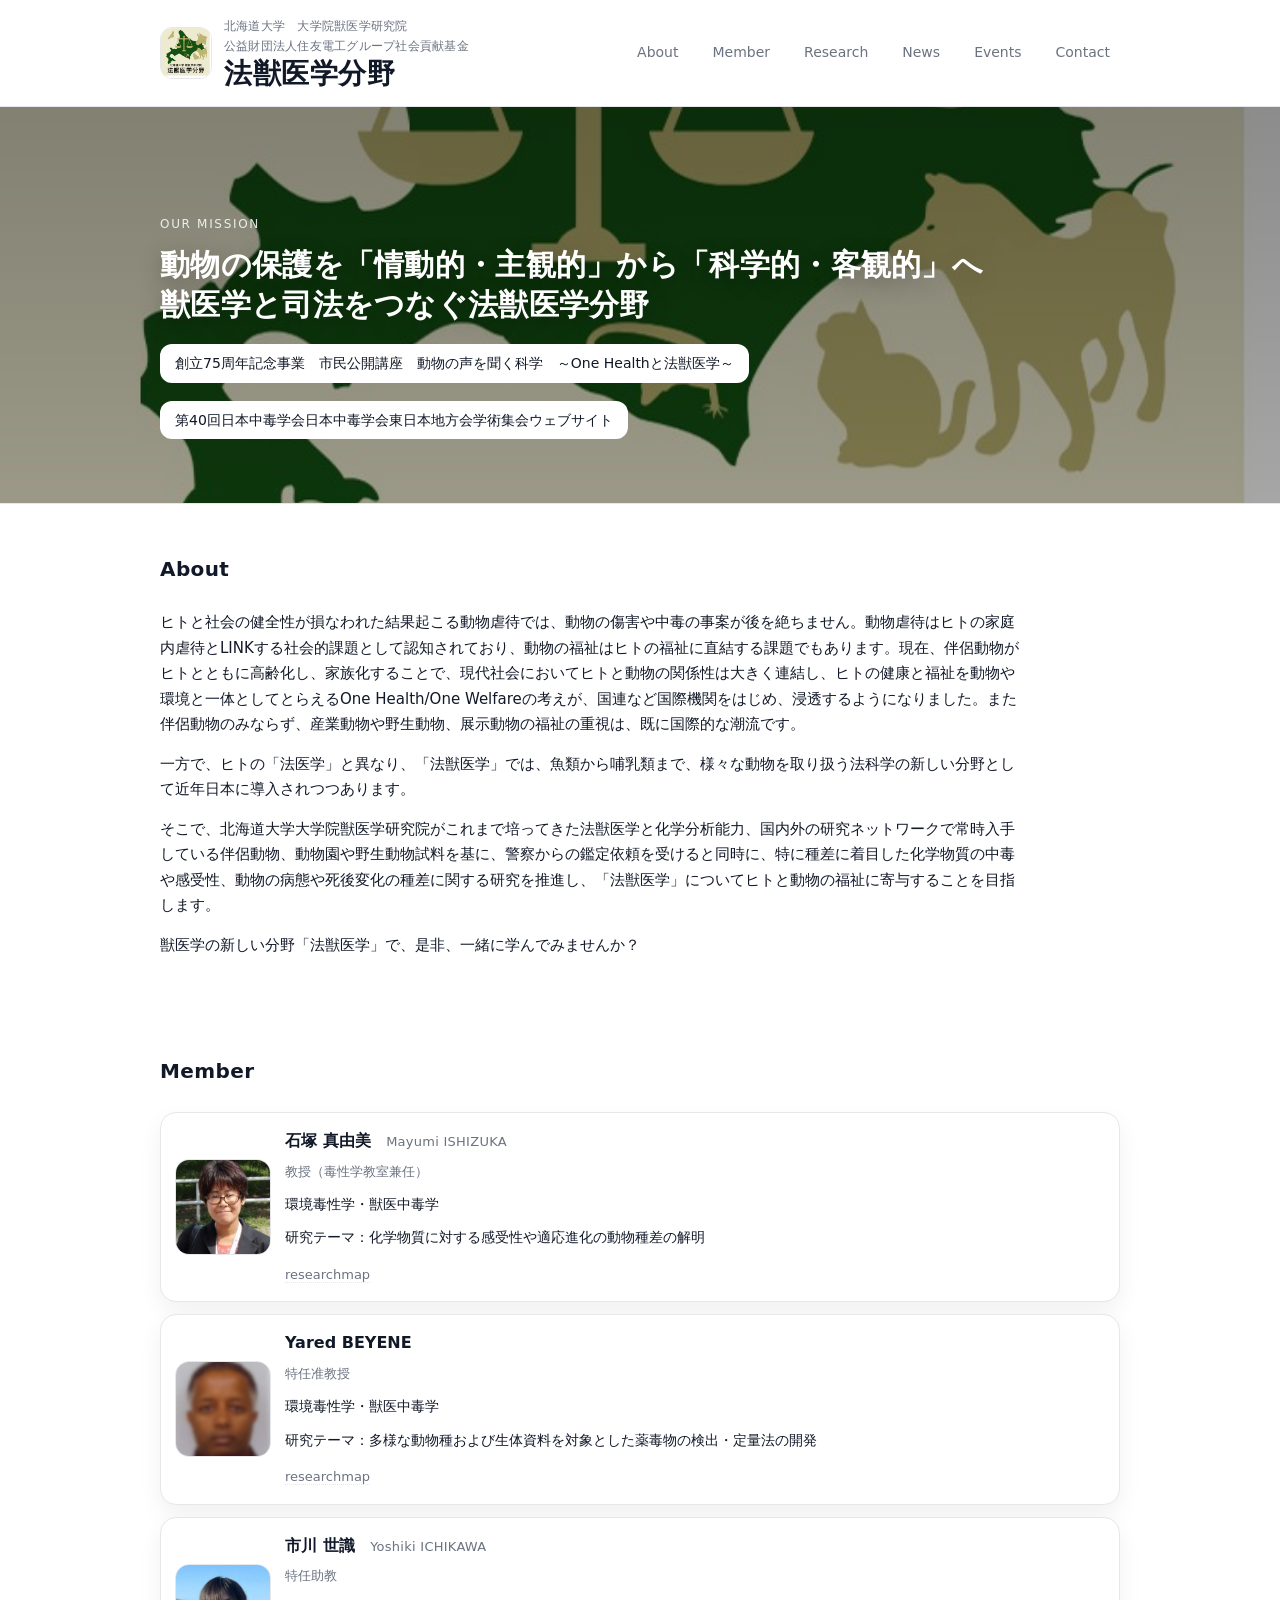
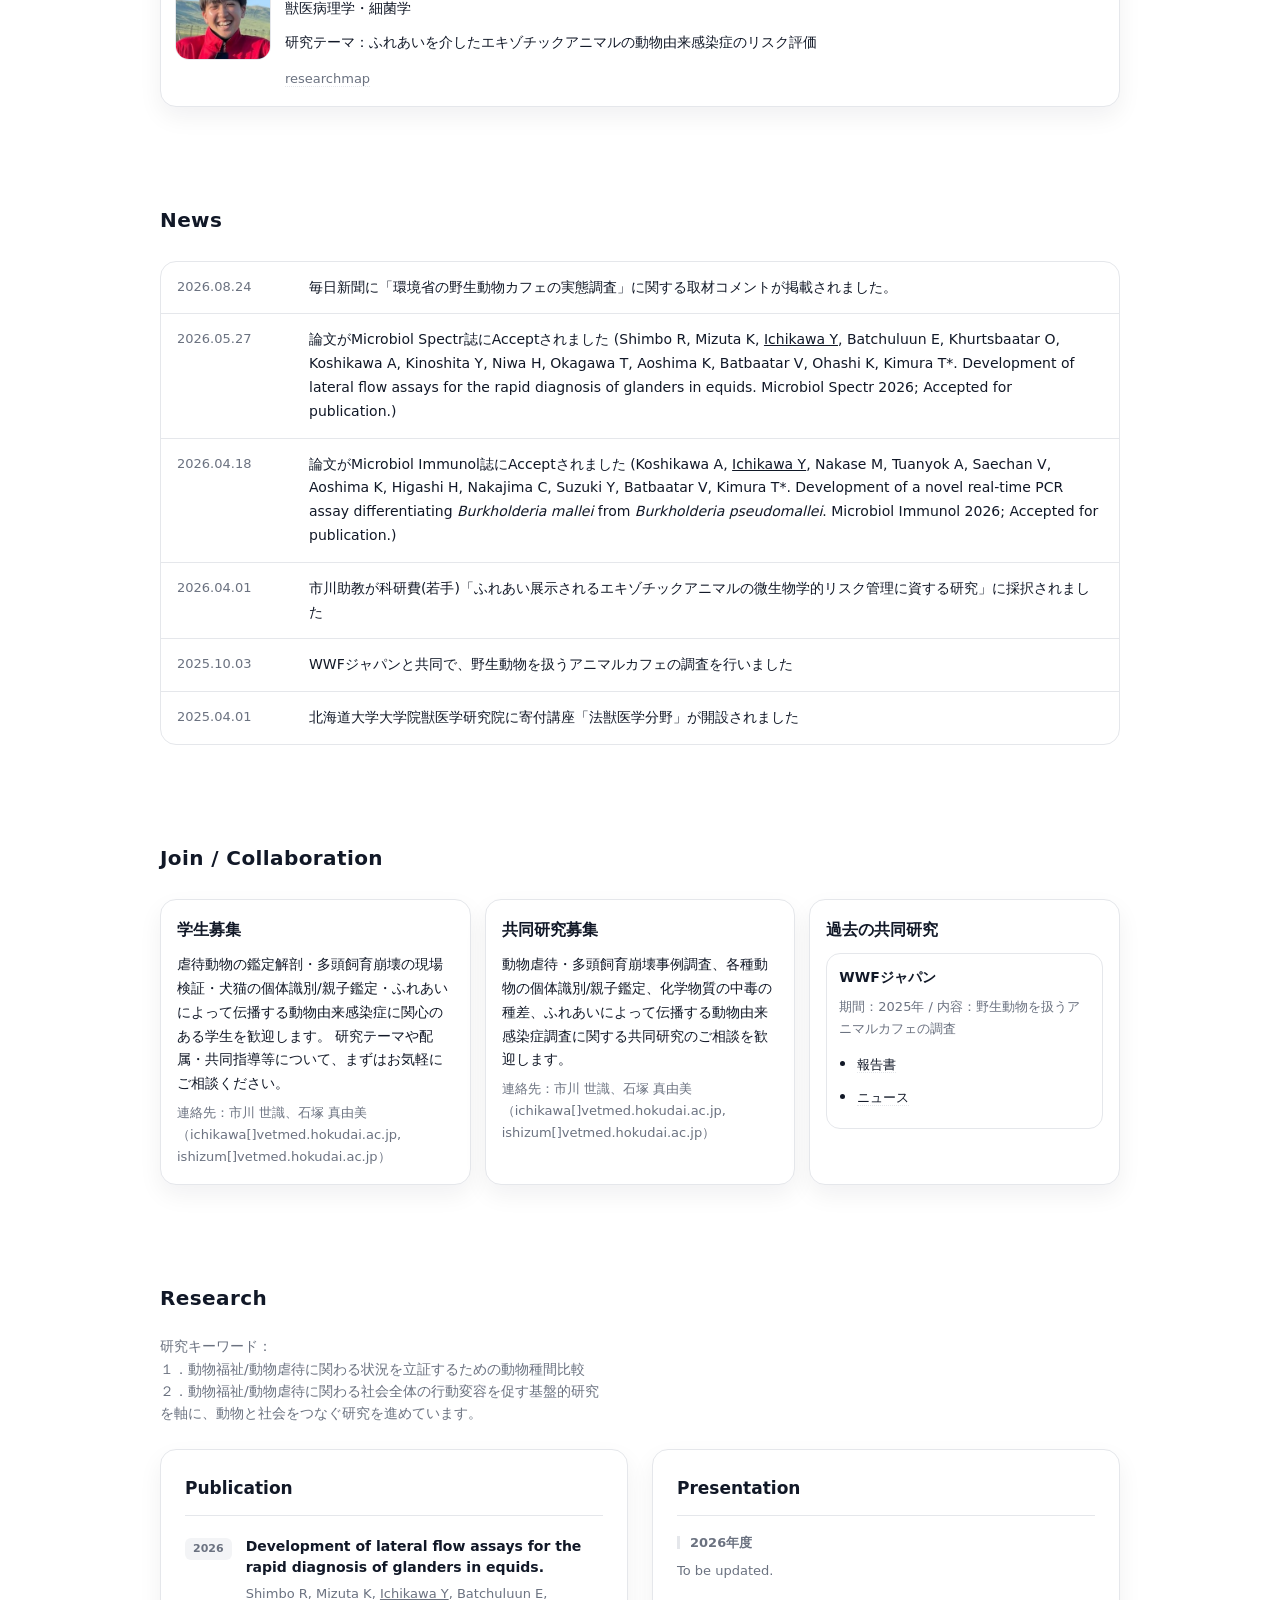
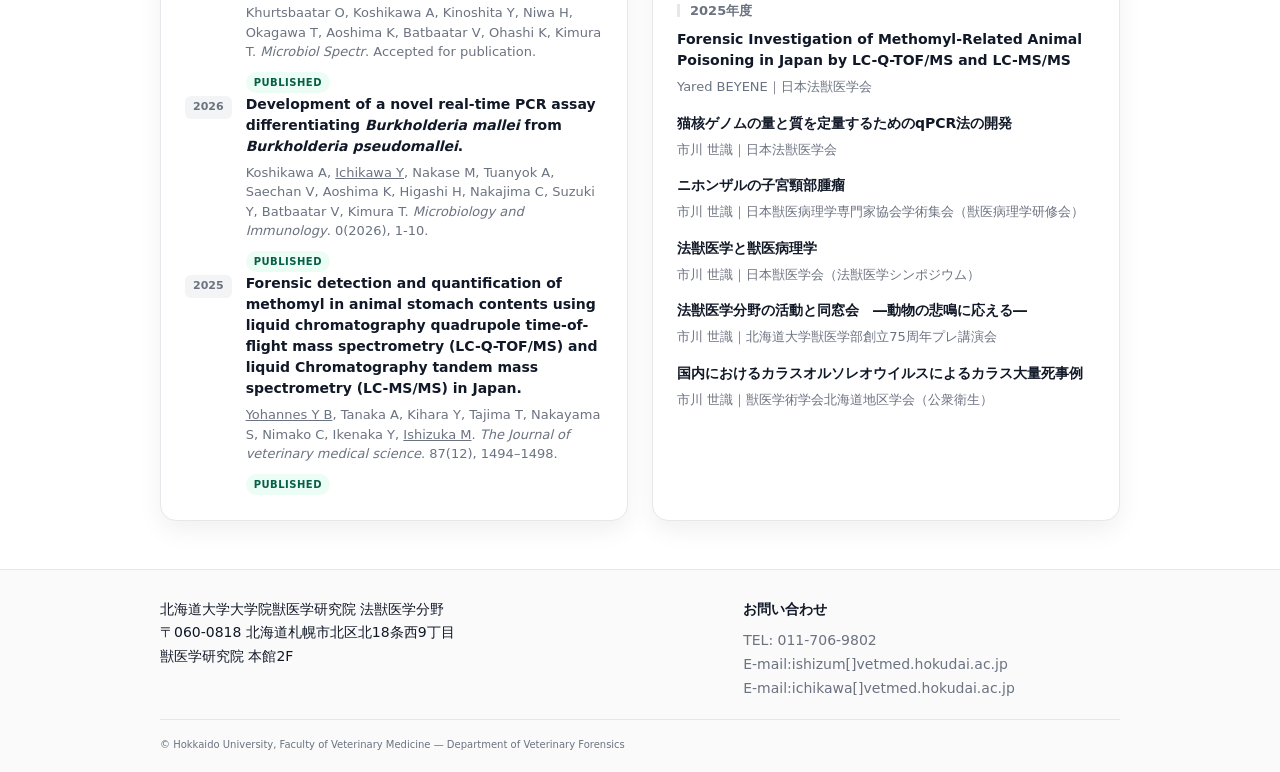
==== index.html @ 552aa936 "Update index.html" ====
<!doctype html>
<html lang="ja">

<head>
    <meta charset="utf-8" />
    <meta name="viewport" content="width=device-width, initial-scale=1" />

    <title>北海道大学 大学院獣医学研究院 法獣医学分野</title>
    <meta name="description" content="北海道大学 大学院獣医学研究院 公益財団法人住友電工グループ社会貢献基金 法獣医学分野の公式サイト。" />

    <!-- OGP (minimum) -->
    <meta property="og:type" content="website" />
    <meta property="og:title" content="北海道大学 大学院獣医学研究院 法獣医学分野" />
    <meta property="og:description" content="動物の保護を「情動的・主観的」から「科学的・客観的」へ。獣医学と司法をつなぐ法獣医学分野。" />
    <meta property="og:locale" content="ja_JP" />

    <link rel="canonical" href="https://www.vetmed.hokudai.ac.jp/" />
    <link rel="stylesheet" href="style.css" />
</head>

<body>
    <a class="skip-link" href="#main">本文へ</a>

    <header class="site-header">
        <div class="container header-inner">
            <div class="brand">
                <div class="brand-row">
                    <img class="brand-mark" src="assets/logo-square.png" alt="法獣医学分野 ロゴ" width="52" height="52"
                        loading="eager" />
                    <div class="brand-text">
                        <p class="brand-subtitle">北海道大学　大学院獣医学研究院</p>
                        <p class="brand-subtitle">公益財団法人住友電工グループ社会貢献基金</p>
                        <h1 class="brand-title">法獣医学分野</h1>
                    </div>
                </div>
            </div>

            <nav class="site-nav" aria-label="主要ナビゲーション">
                <a href="#about">About</a>
                <a href="#members">Member</a>
                <a href="#research">Research</a>
                <a href="#news">News</a>
                <a href="events.html">Events</a>
                <a href="#footer">Contact</a>
            </nav>
        </div>
    </header>

    <main id="main">
        <section id="about" class="section section-hero" aria-labelledby="about-title">
            <div class="container hero-inner">
                <div class="hero-copy">
                    <p class="hero-kicker">Our Mission</p>
                    <h2 id="about-title" class="hero-title">
                        動物の保護を「情動的・主観的」から「科学的・客観的」へ<br />
                        獣医学と司法をつなぐ法獣医学分野
                    </h2>
                    <div class="hero-actions">
                        <a href="events.html" class="btn btn-primary">創立75周年記念事業　市民公開講座　動物の声を聞く科学　～One Healthと法獣医学～</a>
                    </div>
                     <div class="hero-actions">
                        <a href="jsct-east40.html" class="btn btn-primary">第40回日本中毒学会日本中毒学会東日本地方会学術集会ウェブサイト</a>
                    </div>
                </div>
            </div>
        </section>

        <section id="about-detail" class="section" aria-labelledby="about-detail-title">
            <div class="container">
                <div class="section-head">
                    <h2 id="about-detail-title" class="section-title">About</h2>
                </div>

                <div class="prose">
                    <p>
                        ヒトと社会の健全性が損なわれた結果起こる動物虐待では、動物の傷害や中毒の事案が後を絶ちません。動物虐待はヒトの家庭内虐待とLINKする社会的課題として認知されており、動物の福祉はヒトの福祉に直結する課題でもあります。現在、伴侶動物がヒトとともに高齢化し、家族化することで、現代社会においてヒトと動物の関係性は大きく連結し、ヒトの健康と福祉を動物や環境と一体としてとらえるOne
                        Health/One Welfareの考えが、国連など国際機関をはじめ、浸透するようになりました。また伴侶動物のみならず、産業動物や野生動物、展示動物の福祉の重視は、既に国際的な潮流です。
                    </p>

                    <p>
                        一方で、ヒトの「法医学」と異なり、「法獣医学」では、魚類から哺乳類まで、様々な動物を取り扱う法科学の新しい分野として近年日本に導入されつつあります。
                    </p>

                    <p>
                        そこで、北海道大学大学院獣医学研究院がこれまで培ってきた法獣医学と化学分析能力、国内外の研究ネットワークで常時入手している伴侶動物、動物園や野生動物試料を基に、警察からの鑑定依頼を受けると同時に、特に種差に着目した化学物質の中毒や感受性、動物の病態や死後変化の種差に関する研究を推進し、「法獣医学」についてヒトと動物の福祉に寄与することを目指します。
                    </p>

                    <p>
                        獣医学の新しい分野「法獣医学」で、是非、一緒に学んでみませんか？
                    </p>
                </div>
            </div>
        </section>

        <section id="members" class="section" aria-labelledby="members-title">
            <div class="container">
                <div class="section-head">
                    <h2 id="members-title" class="section-title">Member</h2>
                </div>

                <ul class="member-list" role="list">
                    <li class="member-item">
                        <img class="member-photo" src="assets/ishizuka.jpg" alt="石塚 真由美" loading="lazy" />
                        <div class="member-info">
                            <h3 class="member-name">石塚 真由美 <span class="member-roman">Mayumi ISHIZUKA</span></h3>
                            <p class="member-role">教授（毒性学教室兼任）</p>
                            <p class="member-field">環境毒性学・獣医中毒学</p>
                            <p class="member-interest">研究テーマ：化学物質に対する感受性や適応進化の動物種差の解明
                            <p class="member-links">
                                <a class="member-link" href="https://researchmap.jp/zzzz" target="_blank"
                                    rel="noopener">researchmap</a>
                            </p>
                        </div>
                    </li>

                    <li class="member-item">
                        <img class="member-photo" src="assets/beyene.jpg" alt="Yared BEYENE" loading="lazy" />
                        <div class="member-info">
                            <h3 class="member-name">Yared BEYENE</h3>
                            <p class="member-role">特任准教授</p>
                            <p class="member-field">環境毒性学・獣医中毒学</p>
                            <p class="member-interest">研究テーマ：多様な動物種および生体資料を対象とした薬毒物の検出・定量法の開発
                            <p class="member-links">
                                <a class="member-link" href="https://researchmap.jp/yared/" target="_blank"
                                    rel="noopener">researchmap</a>
                            </p>
                        </div>
                    </li>

                    <li class="member-item">
                        <img class="member-photo" src="assets/ichikawa.jpg" alt="市川 世識" loading="lazy" />
                        <div class="member-info">
                            <h3 class="member-name">市川 世識 <span class="member-roman">Yoshiki ICHIKAWA</span></h3>
                            <p class="member-role">特任助教</p>
                            <p class="member-field">獣医病理学・細菌学</p>
                            <p class="member-interest">研究テーマ：ふれあいを介したエキゾチックアニマルの動物由来感染症のリスク評価
                            <p class="member-links">
                                <a class="member-link" href="https://researchmap.jp/theori-miso" target="_blank"
                                    rel="noopener">researchmap</a>
                            </p>
                        </div>
                    </li>
                </ul>
            </div>
        </section>

        <section id="news" class="section" aria-labelledby="news-title">
            <div class="container">
                <div class="section-head">
                    <h2 id="news-title" class="section-title">News</h2>
                </div>

                <ul class="news-list" role="list">
                    <li class="news-item">
                        <time class="news-date" datetime="2026-05-27">2026.08.24</time>
                        <a class="news-link" href="https://mainichi.jp/articles/20260824/k00/00m/040/119000c">
                            毎日新聞に「環境省の野生動物カフェの実態調査」に関する取材コメントが掲載されました。
                        </a>
                    </li>
                    <li class="news-item">
                        <time class="news-date" datetime="2026-05-27">2026.05.27</time>
                        <a class="news-link" href="https://journals.asm.org/doi/10.1128/spectrum.00154-26">
                            論文がMicrobiol Spectr誌にAcceptされました (Shimbo R, Mizuta K, <u>Ichikawa Y</u>, Batchuluun E,
                            Khurtsbaatar O, Koshikawa A, Kinoshita Y, Niwa H, Okagawa T, Aoshima K, Batbaatar V, Ohashi
                            K,
                            Kimura T*. Development of lateral flow assays for the rapid diagnosis of glanders in equids.
                            Microbiol Spectr 2026; Accepted for publication.)
                        </a>
                    </li>
                    <li class="news-item">
                        <time class="news-date" datetime="2026-04-18">2026.04.18</time>
                        <a class="news-link" href="https://onlinelibrary.wiley.com/doi/full/10.1111/1348-0421.70061">
                            論文がMicrobiol Immunol誌にAcceptされました (Koshikawa A, <u>Ichikawa Y</u>, Nakase M, Tuanyok A,
                            Saechan V, Aoshima K, Higashi H, Nakajima C, Suzuki Y, Batbaatar V, Kimura T*. Development
                            of a novel real-time PCR assay differentiating <i>Burkholderia mallei</i> from
                            <i>Burkholderia pseudomallei</i>. Microbiol Immunol 2026; Accepted for publication.)
                        </a>
                    </li>
                    <li class="news-item">
                        <time class="news-date" datetime="2026-04-01">2026.04.01</time>
                        <a class="news-link" href="https://kaken.nii.ac.jp/grant/KAKENHI-PROJECT-26K18187">
                            市川助教が科研費(若手)「ふれあい展示されるエキゾチックアニマルの微生物学的リスク管理に資する研究」に採択されました
                        </a>
                    </li>
                    <li class="news-item">
                        <time class="news-date" datetime="2025-10-03">2025.10.03</time>
                        <a class="news-link" href="https://www.wwf.or.jp/activities/lib/6068.html">
                            WWFジャパンと共同で、野生動物を扱うアニマルカフェの調査を行いました
                        </a>
                    </li>
                    <li class="news-item">
                        <time class="news-date" datetime="2025-04-01">2025.04.01</time>
                        <a class="news-link" href="https://sdgs.hokudai.ac.jp/13202/">
                            北海道大学大学院獣医学研究院に寄付講座「法獣医学分野」が開設されました
                        </a>
                    </li>
                </ul>
            </div>
        </section>

        <section id="join" class="section" aria-labelledby="join-title">
            <div class="container">
                <div class="section-head">
                    <h2 id="join-title" class="section-title">Join / Collaboration</h2>
                </div>

                <div class="card-grid">
                    <article class="card">
                        <h3 class="card-title">学生募集</h3>
                        <p class="card-body">
                            虐待動物の鑑定解剖・多頭飼育崩壊の現場検証・犬猫の個体識別/親子鑑定・ふれあいによって伝播する動物由来感染症に関心のある学生を歓迎します。
                            研究テーマや配属・共同指導等について、まずはお気軽にご相談ください。
                        </p>
                        <p class="card-meta">
                            連絡先：市川 世識、石塚 真由美（ichikawa[]vetmed.hokudai.ac.jp, ishizum[]vetmed.hokudai.ac.jp）
                        </p>
                    </article>

                    <article class="card">
                        <h3 class="card-title">共同研究募集</h3>
                        <p class="card-body">
                            動物虐待・多頭飼育崩壊事例調査、各種動物の個体識別/親子鑑定、化学物質の中毒の種差、ふれあいによって伝播する動物由来感染症調査に関する共同研究のご相談を歓迎します。
                        </p>
                        <p class="card-meta">
                            連絡先：市川 世識、石塚 真由美（ichikawa[]vetmed.hokudai.ac.jp, ishizum[]vetmed.hokudai.ac.jp）
                        </p>
                    </article>

                    <article class="card">
                        <h3 class="card-title">過去の共同研究</h3>
                        <div class="collab-list">
                            <article class="collab-item">
                                <h4 class="collab-partner">WWFジャパン</h4>
                                <p class="collab-meta">期間：2025年 / 内容：野生動物を扱うアニマルカフェの調査</p>
                                <ul class="collab-links">
                                    <li><a href="https://www.wwf.or.jp/activities/data/20251003animalcafe.pdf"
                                            target="_blank" rel="noopener">報告書</a></li>
                                    <li><a href="#" target="_blank" rel="noopener">ニュース</a></li>
                                </ul>
                            </article>
                        </div>
                    </article>
                </div>
            </div>
        </section>

        <section id="research" class="section" aria-labelledby="research-title">
            <div class="container">
                <div class="section-head">
                    <h2 id="research-title" class="section-title">Research</h2>
                    <p class="section-lead">
                        研究キーワード：<br />
                        １．動物福祉/動物虐待に関わる状況を立証するための動物種間比較<br />
                        ２．動物福祉/動物虐待に関わる社会全体の行動変容を促す基盤的研究<br />
                        を軸に、動物と社会をつなぐ研究を進めています。<br />
                    </p>
                </div>

                <div class="research-grid">
                    <section class="research-panel" aria-labelledby="publication-title">
                        <div class="research-panel-head">
                            <h3 id="publication-title" class="research-panel-title">Publication</h3>
                        </div>

                        <ol class="research-list">
                            <li class="research-item">
                                <span class="research-year">2026</span>
                                <div class="research-content">
                                    <p class="research-title">
                                        Development of lateral flow assays for the rapid diagnosis of glanders in
                                        equids.
                                    </p>
                                    <p class="research-meta">
                                        Shimbo R, Mizuta K, <u>Ichikawa Y</u>, Batchuluun E, Khurtsbaatar O, Koshikawa
                                        A,
                                        Kinoshita Y, Niwa H, Okagawa T, Aoshima K, Batbaatar V, Ohashi K, Kimura T.
                                        <i>Microbiol Spectr</i>. Accepted for publication.
                                    </p>
                                    <span class="research-tag">Published</span>
                                </div>
                            </li>
                        </ol>

                        <ol class="research-list">
                            <li class="research-item">
                                <span class="research-year">2026</span>
                                <div class="research-content">
                                    <p class="research-title">
                                        Development of a novel real-time PCR assay differentiating
                                        <i>Burkholderia mallei</i> from <i>Burkholderia pseudomallei</i>.
                                    </p>
                                    <p class="research-meta">
                                        Koshikawa A, <u>Ichikawa Y</u>, Nakase M, Tuanyok A, Saechan V, Aoshima K,
                                        Higashi H, Nakajima C, Suzuki Y, Batbaatar V, Kimura T.
                                        <i>Microbiology and Immunology</i>. 0(2026), 1-10.
                                    </p>
                                    <span class="research-tag">Published</span>
                                </div>
                            </li>
                        </ol>

                        <ol class="research-list">
                            <li class="research-item">
                                <span class="research-year">2025</span>
                                <div class="research-content">
                                    <p class="research-title">
                                        Forensic detection and quantification of methomyl
                                        in animal stomach contents using liquid chromatography
                                        quadrupole time-of-flight mass spectrometry (LC-Q-TOF/MS)
                                        and liquid Chromatography tandem mass spectrometry (LC-MS/MS)
                                        in Japan.
                                    </p>
                                    <p class="research-meta">
                                        <u>Yohannes Y B</u>, Tanaka A, Kihara Y, Tajima T, Nakayama S, Nimako C,
                                        Ikenaka Y, <u>Ishizuka M</u>.
                                        <i>The Journal of veterinary medical science</i>. 87(12), 1494–1498.
                                    </p>
                                    <span class="research-tag">Published</span>
                                </div>
                            </li>
                        </ol>
                    </section>

                    <section class="research-panel" aria-labelledby="presentation-title">
                        <div class="research-panel-head">
                            <h3 id="presentation-title" class="research-panel-title">Presentation</h3>
                        </div>

                        <div class="presentation-year-block">
                            <h4 class="presentation-year">2026年度</h4>
                            <p class="research-meta">To be updated.</p>
                        </div>

                        <div class="presentation-year-block">
                            <h4 class="presentation-year">2025年度</h4>

                            <ul class="research-list presentation-list">

                                <li class="research-item presentation-item">
                                    <div class="research-content">
                                        <p class="research-title">Forensic Investigation of Methomyl-Related Animal
                                            Poisoning in Japan by LC-Q-TOF/MS and LC-MS/MS</p>
                                        <p class="research-meta">Yared BEYENE｜日本法獣医学会</p>
                                    </div>
                                </li>

                                <li class="research-item presentation-item">
                                    <div class="research-content">
                                        <p class="research-title">猫核ゲノムの量と質を定量するためのqPCR法の開発</p>
                                        <p class="research-meta">市川 世識｜日本法獣医学会</p>
                                    </div>
                                </li>

                                <li class="research-item presentation-item">
                                    <div class="research-content">
                                        <p class="research-title">ニホンザルの子宮頸部腫瘤</p>
                                        <p class="research-meta">市川 世識｜日本獣医病理学専門家協会学術集会（獣医病理学研修会）</p>
                                    </div>
                                </li>

                                <li class="research-item presentation-item">
                                    <div class="research-content">
                                        <p class="research-title">法獣医学と獣医病理学</p>
                                        <p class="research-meta">市川 世識｜日本獣医学会（法獣医学シンポジウム）</p>
                                    </div>
                                </li>

                                <li class="research-item presentation-item">
                                    <div class="research-content">
                                        <p class="research-title">法獣医学分野の活動と同窓会　―動物の悲鳴に応える―</p>
                                        <p class="research-meta">市川 世識｜北海道大学獣医学部創立75周年プレ講演会</p>
                                    </div>
                                </li>

                                <li class="research-item presentation-item">
                                    <div class="research-content">
                                        <p class="research-title">国内におけるカラスオルソレオウイルスによるカラス大量死事例</p>
                                        <p class="research-meta">市川 世識｜獣医学術学会北海道地区学会（公衆衛生）</p>
                                    </div>
                                </li>
                            </ul>
                        </div>
                    </section>
                </div>
            </div>
        </section>
    </main>

    <footer id="footer" class="site-footer">
        <div class="container footer-inner">
            <div class="footer-block">
                <address class="footer-address">
                    北海道大学大学院獣医学研究院 法獣医学分野<br />
                    〒060-0818 北海道札幌市北区北18条西9丁目<br />
                    獣医学研究院 本館2F
                </address>
            </div>

            <div class="footer-block">
                <h2 class="footer-title">お問い合わせ</h2>
                <p class="footer-muted">TEL: 011-706-9802</p>
                <p class="footer-muted">E-mail:ishizum[]vetmed.hokudai.ac.jp</p>
                <p class="footer-muted">E-mail:ichikawa[]vetmed.hokudai.ac.jp</p>
            </div>
        </div>

        <div class="container footer-bottom">
            <small>© Hokkaido University, Faculty of Veterinary Medicine — Department of Veterinary Forensics</small>
        </div>
    </footer>
</body>

</html>
---- style.css ----
:root {
    --bg: #ffffff;
    --text: #111827;
    --muted: #6b7280;
    --line: #e5e7eb;
    --card: #ffffff;
    --shadow: 0 10px 24px rgba(17, 24, 39, 0.06);
    --radius: 16px;
    --container: 960px;
}

* {
    box-sizing: border-box;
}

html {
    scroll-behavior: smooth;
}

body {
    margin: 0;
    background: var(--bg);
    color: var(--text);
    font-family: system-ui, -apple-system, "Segoe UI", Roboto, "Noto Sans JP",
        "Hiragino Sans", "Yu Gothic", "Meiryo", sans-serif;
    line-height: 1.7;
}

a {
    color: inherit;
    text-decoration: none;
}

a:hover {
    text-decoration: underline;
}

.container {
    width: min(var(--container), calc(100% - 32px));
    margin-inline: auto;
}

.skip-link {
    position: absolute;
    left: -999px;
    top: 8px;
    padding: 8px 12px;
    background: #111827;
    color: #fff;
    border-radius: 10px;
}

.skip-link:focus {
    left: 16px;
    z-index: 1000;
}

.site-header {
    border-bottom: 1px solid var(--line);
    background: rgba(255, 255, 255, 0.9);
    backdrop-filter: blur(8px);
    position: sticky;
    top: 0;
    z-index: 100;
}

.header-inner {
    display: flex;
    align-items: center;
    justify-content: space-between;
    gap: 16px;
    padding: 16px 0;
}

.brand {
    min-width: 0;
}

.brand-subtitle {
    margin: 0;
    font-size: 12px;
    color: var(--muted);
    letter-spacing: 0.02em;
    white-space: nowrap;
    overflow: hidden;
    text-overflow: ellipsis;
}

.brand-row {
    display: flex;
    align-items: center;
    gap: 12px;
}

.brand-text {
    min-width: 0;
}

.brand-mark {
    width: 52px;
    height: 52px;
    border-radius: 12px;
    object-fit: cover;
    border: 1px solid var(--line);
    background: #f3f4f6;
    flex: 0 0 auto;
}

.brand-title {
    margin: 0;
    font-size: 28px;
    letter-spacing: 0.02em;
    line-height: 1.2;
}

.site-nav {
    display: flex;
    gap: 14px;
    flex-wrap: wrap;
    justify-content: flex-end;
}

.site-nav a {
    font-size: 14px;
    color: var(--muted);
    padding: 8px 10px;
    border-radius: 10px;
}

.site-nav a:hover {
    color: var(--text);
    background: #f9fafb;
    text-decoration: none;
}

.section {
    padding: 48px 0;
}

.section-hero {
    padding: 72px 0 64px;
    border-bottom: 1px solid var(--line);
    background:
        linear-gradient(180deg, rgba(0, 0, 0, 0.45) 0%, rgba(0, 0, 0, 0.35) 100%),
        url("assets/hero.jpg");
    background-size: cover;
    background-position: center;
}

.hero-inner {
    display: flex;
    align-items: flex-end;
    min-height: 260px;
}

.hero-copy {
    max-width: 860px;
}

.hero-kicker {
    margin: 0 0 10px;
    font-size: 12px;
    letter-spacing: 0.14em;
    text-transform: uppercase;
    color: rgba(255, 255, 255, 0.85);
}

.hero-title {
    margin: 0;
    font-size: 30px;
    line-height: 1.35;
    letter-spacing: 0.01em;
    color: #ffffff;
    text-shadow: 0 6px 22px rgba(0, 0, 0, 0.25);
}

.hero-actions {
    margin-top: 18px;
    display: flex;
    gap: 10px;
    flex-wrap: wrap;
}

.btn {
    display: inline-block;
    padding: 10px 14px;
    border-radius: 12px;
    border: 1px solid var(--line);
    font-size: 14px;
    line-height: 1.2;
    text-decoration: none;
}

.btn:hover {
    text-decoration: none;
}

.btn-primary {
    background: #ffffff;
    color: var(--text);
    border-color: rgba(255, 255, 255, 0.75);
}

.btn-primary:hover {
    filter: brightness(0.98);
}

.btn-ghost {
    background: rgba(255, 255, 255, 0.10);
    color: #ffffff;
    border-color: rgba(255, 255, 255, 0.45);
}

.btn-ghost:hover {
    background: rgba(255, 255, 255, 0.16);
}

.section-head {
    display: flex;
    align-items: baseline;
    justify-content: space-between;
    gap: 12px;
    margin-bottom: 24px;
    flex-wrap: wrap;
}

.section-title {
    margin: 0;
    font-size: 20px;
    letter-spacing: 0.02em;
}

.section-lead {
    flex: 0 0 100%;
    margin: 8px 0 0;
    font-size: 14px;
    color: var(--muted);
    line-height: 1.6;
}

.card-grid {
    display: grid;
    grid-template-columns: repeat(3, 1fr);
    gap: 14px;
}

.card {
    background: var(--card);
    border: 1px solid var(--line);
    border-radius: var(--radius);
    padding: 16px 16px;
    box-shadow: var(--shadow);
}

.card-title {
    margin: 0;
    font-size: 16px;
}

.card-meta {
    margin: 6px 0 0;
    font-size: 13px;
    color: var(--muted);
}

.card-body {
    margin: 10px 0 0;
    font-size: 14px;
}

.collab-list {
    margin-top: 10px;
    display: grid;
    gap: 12px;
}

.collab-item {
    border: 1px solid var(--line);
    border-radius: 14px;
    padding: 12px 12px;
    background: #ffffff;
}

.collab-partner {
    margin: 0;
    font-size: 14px;
}

.collab-meta {
    margin: 6px 0 0;
    font-size: 13px;
    color: var(--muted);
}

.collab-links {
    margin: 10px 0 0;
    padding-left: 18px;
}

.collab-links li {
    margin: 6px 0;
}

.collab-links a {
    font-size: 13px;
    color: var(--text);
    text-decoration: none;
    border-bottom: 1px dotted var(--line);
}

.collab-links a:hover {
    border-bottom-color: var(--text);
}

.member-list {
    margin: 0;
    padding: 0;
    list-style: none;
    display: grid;
    gap: 12px;
}

.member-item {
    display: grid;
    grid-template-columns: 96px 1fr;
    gap: 14px;
    align-items: center;
    background: #fff;
    border: 1px solid var(--line);
    border-radius: var(--radius);
    padding: 14px 14px;
    box-shadow: var(--shadow);
}

.member-photo {
    width: 96px;
    height: 96px;
    border-radius: 14px;
    object-fit: cover;
    border: 1px solid var(--line);
    background: #f3f4f6;
}

.member-name {
    margin: 0;
    font-size: 16px;
}

.member-role {
    margin: 6px 0 0;
    font-size: 13px;
    color: var(--muted);
}

.member-field {
    margin: 10px 0 0;
    font-size: 14px;
}

.member-interest {
    margin: 10px 0 0;
    font-size: 14px;
}

.member-roman {
    margin-left: 10px;
    font-size: 13px;
    color: var(--muted);
    font-weight: 500;
    letter-spacing: 0.02em;
    white-space: nowrap;
}

.member-links {
    margin: 10px 0 0;
}

.member-link {
    font-size: 13px;
    color: var(--muted);
    text-decoration: none;
    border-bottom: 1px dotted var(--line);
}

.member-link:hover {
    color: var(--text);
    border-bottom-color: var(--text);
}

.news-list {
    margin: 0;
    padding: 0;
    list-style: none;
    border: 1px solid var(--line);
    border-radius: var(--radius);
    overflow: hidden;
    background: #fff;
}

.news-item {
    display: grid;
    grid-template-columns: 120px 1fr;
    gap: 12px;
    padding: 14px 16px;
    border-top: 1px solid var(--line);
}

.news-item:first-child {
    border-top: none;
}

.news-item:first-child {
    border-top: none;
}

.news-item:first-child {
    border-top: none;
}

.news-date {
    font-variant-numeric: tabular-nums;
    color: var(--muted);
    font-size: 13px;
}

.news-link {
    font-size: 14px;
    color: var(--text);
    text-decoration: none;
}

.news-link:hover {
    text-decoration: underline;
}

.prose {
    max-width: 860px;
}

.prose p {
    margin: 0 0 14px;
    font-size: 15px;
}

.prose p:last-child {
    margin-bottom: 0;
}

.bullet-list {
    margin: 10px 0 0;
    padding-left: 18px;
}

.bullet-list li {
    margin: 6px 0;
}

.placeholder {
    border: 1px dashed var(--line);
    border-radius: var(--radius);
    padding: 18px 16px;
    background: #fff;
}

.placeholder-text {
    margin: 0;
    color: var(--muted);
}

/* Research Section */
.research-grid {
    display: grid;
    grid-template-columns: 1fr 1fr;
    gap: 24px;
}

.research-panel {
    background: var(--card);
    border: 1px solid var(--line);
    border-radius: var(--radius);
    padding: 24px;
    box-shadow: var(--shadow);
    display: flex;
    flex-direction: column;
    transition: transform 0.2s ease, box-shadow 0.2s ease;
}

.research-panel:hover {
    transform: translateY(-2px);
    box-shadow: 0 12px 28px rgba(17, 24, 39, 0.08);
}

.research-panel-head {
    margin-bottom: 20px;
    padding-bottom: 12px;
    border-bottom: 1px solid var(--line);
}

.research-panel-title {
    margin: 0;
    font-size: 17px;
    font-weight: 600;
}

.research-list {
    margin: 0;
    padding: 0;
    list-style: none;
}

.research-item {
    display: flex;
    gap: 14px;
    margin-bottom: 20px;
}

.research-item:last-child {
    margin-bottom: 0;
}

.research-year {
    flex: 0 0 auto;
    font-size: 11px;
    font-weight: 700;
    background: #f3f4f6;
    color: var(--muted);
    padding: 2px 8px;
    border-radius: 6px;
    height: fit-content;
    font-variant-numeric: tabular-nums;
    margin-top: 2px;
}

.research-content {
    min-width: 0;
}

.research-title {
    margin: 0;
    font-size: 14px;
    font-weight: 600;
    line-height: 1.5;
}

.research-meta {
    margin: 6px 0 0;
    font-size: 13px;
    color: var(--muted);
    line-height: 1.5;
}

.research-tag {
    display: inline-block;
    margin-top: 10px;
    font-size: 10px;
    font-weight: 700;
    background: #ecfdf5;
    color: #065f46;
    padding: 2px 8px;
    border-radius: 9999px;
    text-transform: uppercase;
    letter-spacing: 0.05em;
}

.research-empty {
    padding: 32px 0;
    text-align: center;
    color: var(--muted);
    font-size: 14px;
    font-style: italic;
}

.presentation-year-block {
    margin-bottom: 24px;
}

.presentation-year-block:last-child {
    margin-bottom: 0;
}

.presentation-year {
    margin: 0 0 12px;
    font-size: 13px;
    font-weight: 700;
    color: var(--muted);
    border-left: 3px solid var(--line);
    padding-left: 10px;
    line-height: 1;
}

.presentation-list {
    display: grid;
    gap: 16px;
}

.presentation-item {
    margin-bottom: 0 !important;
}

.presentation-item .research-title {
    font-weight: 600;
    font-size: 14px;
}

.site-footer {
    border-top: 1px solid var(--line);
    background: #fafafa;
    padding: 28px 0 18px;
}

.footer-inner {
    display: grid;
    grid-template-columns: 1.2fr 0.8fr;
    gap: 18px;
    align-items: start;
}

.footer-title {
    margin: 0 0 8px;
    font-size: 14px;
}

.footer-address {
    font-style: normal;
    color: var(--text);
    font-size: 14px;
}

.footer-muted {
    margin: 0;
    color: var(--muted);
    font-size: 14px;
}

.footer-bottom {
    margin-top: 18px;
    padding-top: 14px;
    border-top: 1px solid var(--line);
    color: var(--muted);
    font-size: 12px;
}

/* Responsive */
@media (max-width: 860px) {
    .header-inner {
        flex-direction: column;
        align-items: flex-start;
    }

    .brand-row {
        align-items: flex-start;
    }

    .brand-mark {
        width: 44px;
        height: 44px;
        border-radius: 10px;
    }

    .site-nav {
        justify-content: flex-start;
    }

    .card-grid {
        grid-template-columns: 1fr;
    }

    .research-grid {
        grid-template-columns: 1fr;
        gap: 16px;
    }

    .member-item {
        grid-template-columns: 80px 1fr;
    }

    .member-photo {
        width: 80px;
        height: 80px;
        border-radius: 12px;
    }

    .member-roman {
        display: block;
        margin-left: 0;
        margin-top: 4px;
        white-space: normal;
    }

    .footer-inner {
        grid-template-columns: 1fr;
    }

    .news-item {
        grid-template-columns: 1fr;
    }

    .brand-subtitle {
        white-space: normal;
        overflow: visible;
        text-overflow: clip;
    }

    .hero-actions {
        gap: 8px;
    }

    .btn {
        width: auto;
    }
}

/* ==========================================================================
   Events / Public Lectures Page
   ========================================================================== */

.events-hero {
    padding: 64px 0 32px;
    background: #fafafa;
    border-bottom: 1px solid var(--line);
}

.event-grid {
    display: grid;
    grid-template-columns: repeat(2, 1fr);
    gap: 24px;
    margin-top: 32px;
}

.event-card {
    background: var(--card);
    border: 1px solid var(--line);
    border-radius: var(--radius);
    padding: 24px;
    box-shadow: var(--shadow);
    display: flex;
    flex-direction: column;
    height: 100%;
}

.poster-frame {
    background: #f9fafb;
    border: 1px solid var(--line);
    border-radius: calc(var(--radius) - 4px);
    padding: 16px;
    display: flex;
    justify-content: center;
    align-items: center;
    margin-bottom: 20px;
}

.poster-image {
    max-width: 100%;
    height: auto;
    border-radius: 4px;
    box-shadow: 0 4px 12px rgba(17, 24, 39, 0.08);
    transition: transform 0.2s ease, box-shadow 0.2s ease;
}

.event-card:hover .poster-image {
    transform: translateY(-2px);
    box-shadow: 0 6px 18px rgba(17, 24, 39, 0.12);
}

.event-card-title {
    margin: 0 0 12px;
    font-size: 18px;
    font-weight: 600;
    line-height: 1.4;
}

.event-meta {
    margin: 0 0 20px;
    font-size: 14px;
    border-top: 1px solid var(--line);
}

.event-meta-row {
    display: grid;
    grid-template-columns: 80px 1fr;
    padding: 10px 0;
    border-bottom: 1px solid var(--line);
    align-items: baseline;
}

.event-meta dt {
    font-weight: 600;
    color: var(--muted);
}

.event-meta dd {
    margin: 0;
    color: var(--text);
    line-height: 1.6;
}

.event-actions {
    margin-top: auto;
    display: flex;
    gap: 12px;
}

.btn-outline {
    background: transparent;
    color: var(--text);
    border: 1px solid var(--muted);
    transition: all 0.2s ease;
    display: inline-flex;
    align-items: center;
    justify-content: center;
    width: 100%;
    text-align: center;
    font-weight: 500;
}

.btn-outline:hover {
    background: var(--text);
    color: #ffffff;
    border-color: var(--text);
}

/* Responsive adjustment for events grid */
@media (max-width: 860px) {
    .events-hero {
        padding: 48px 0 24px;
    }
    
    .event-grid {
        grid-template-columns: 1fr;
        gap: 20px;
    }
    
    .event-card {
        padding: 16px;
    }
    
    .poster-frame {
        padding: 12px;
        margin-bottom: 16px;
    }
}
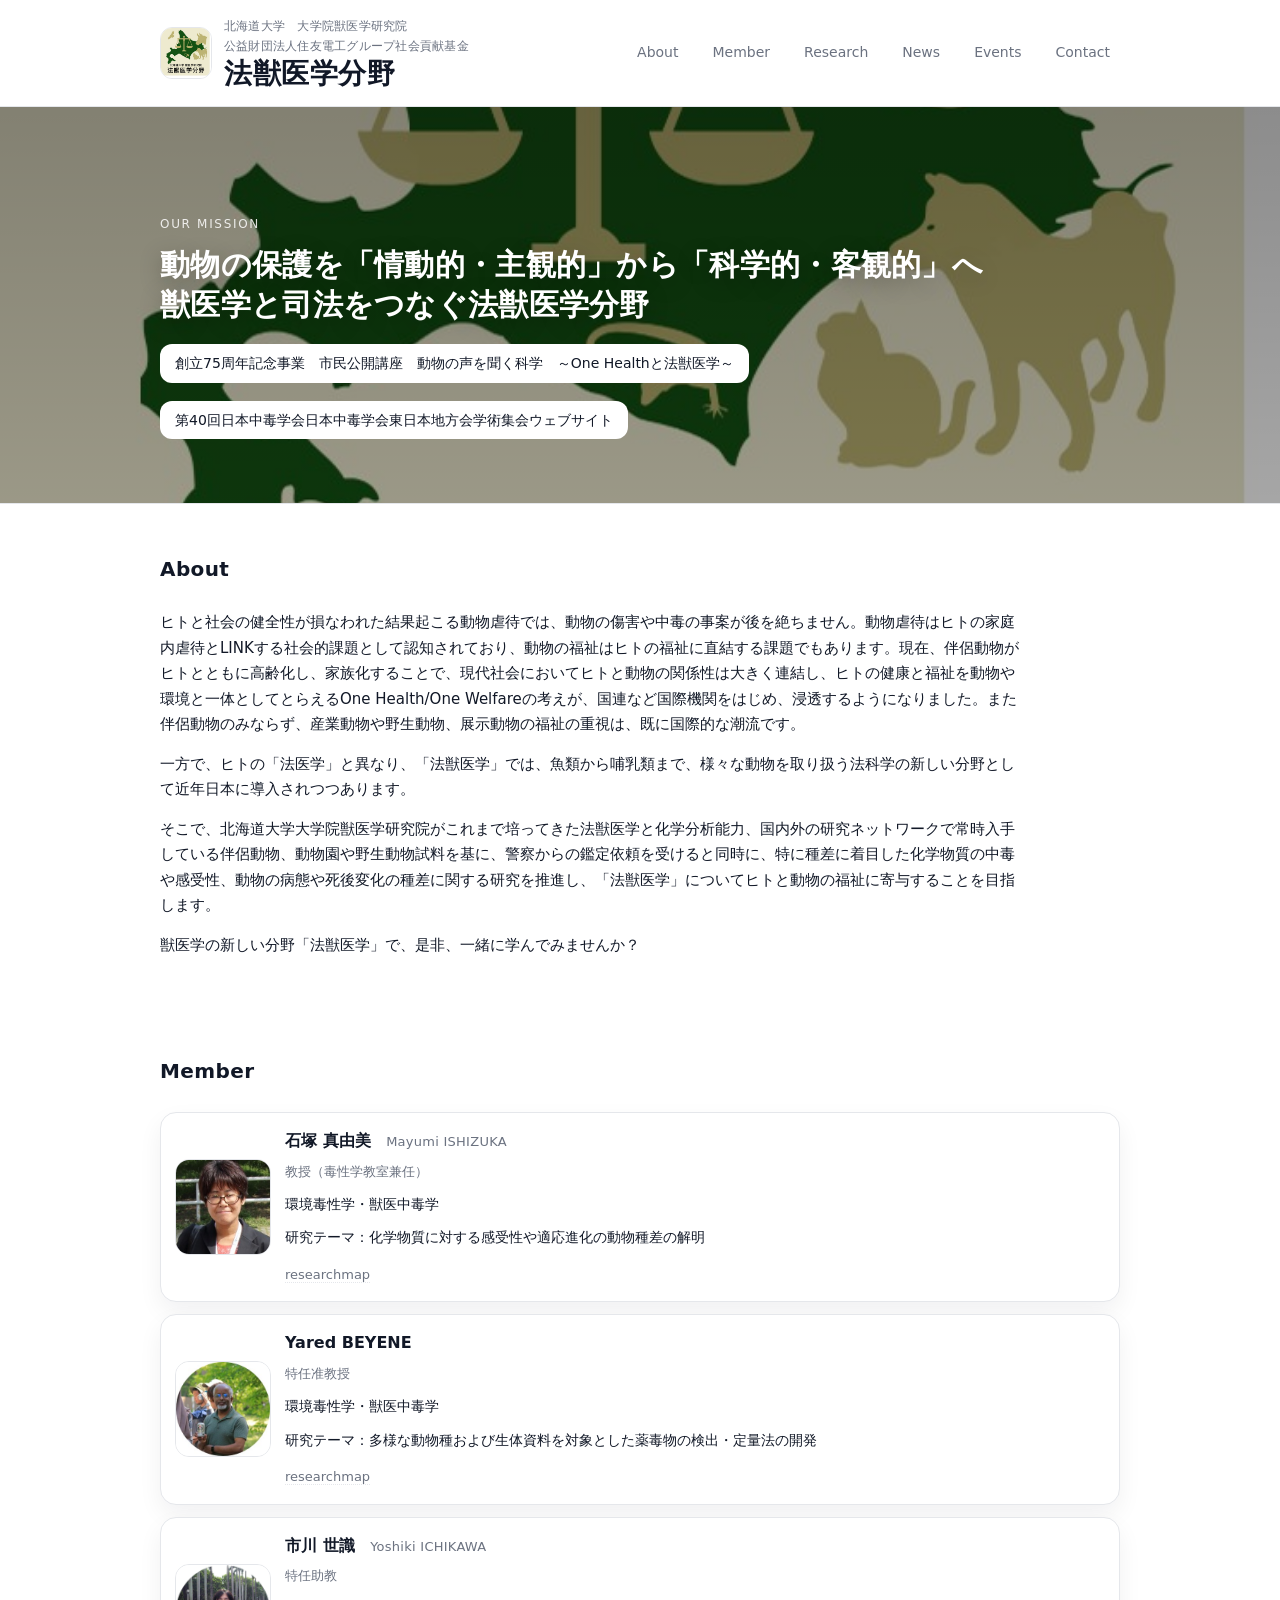
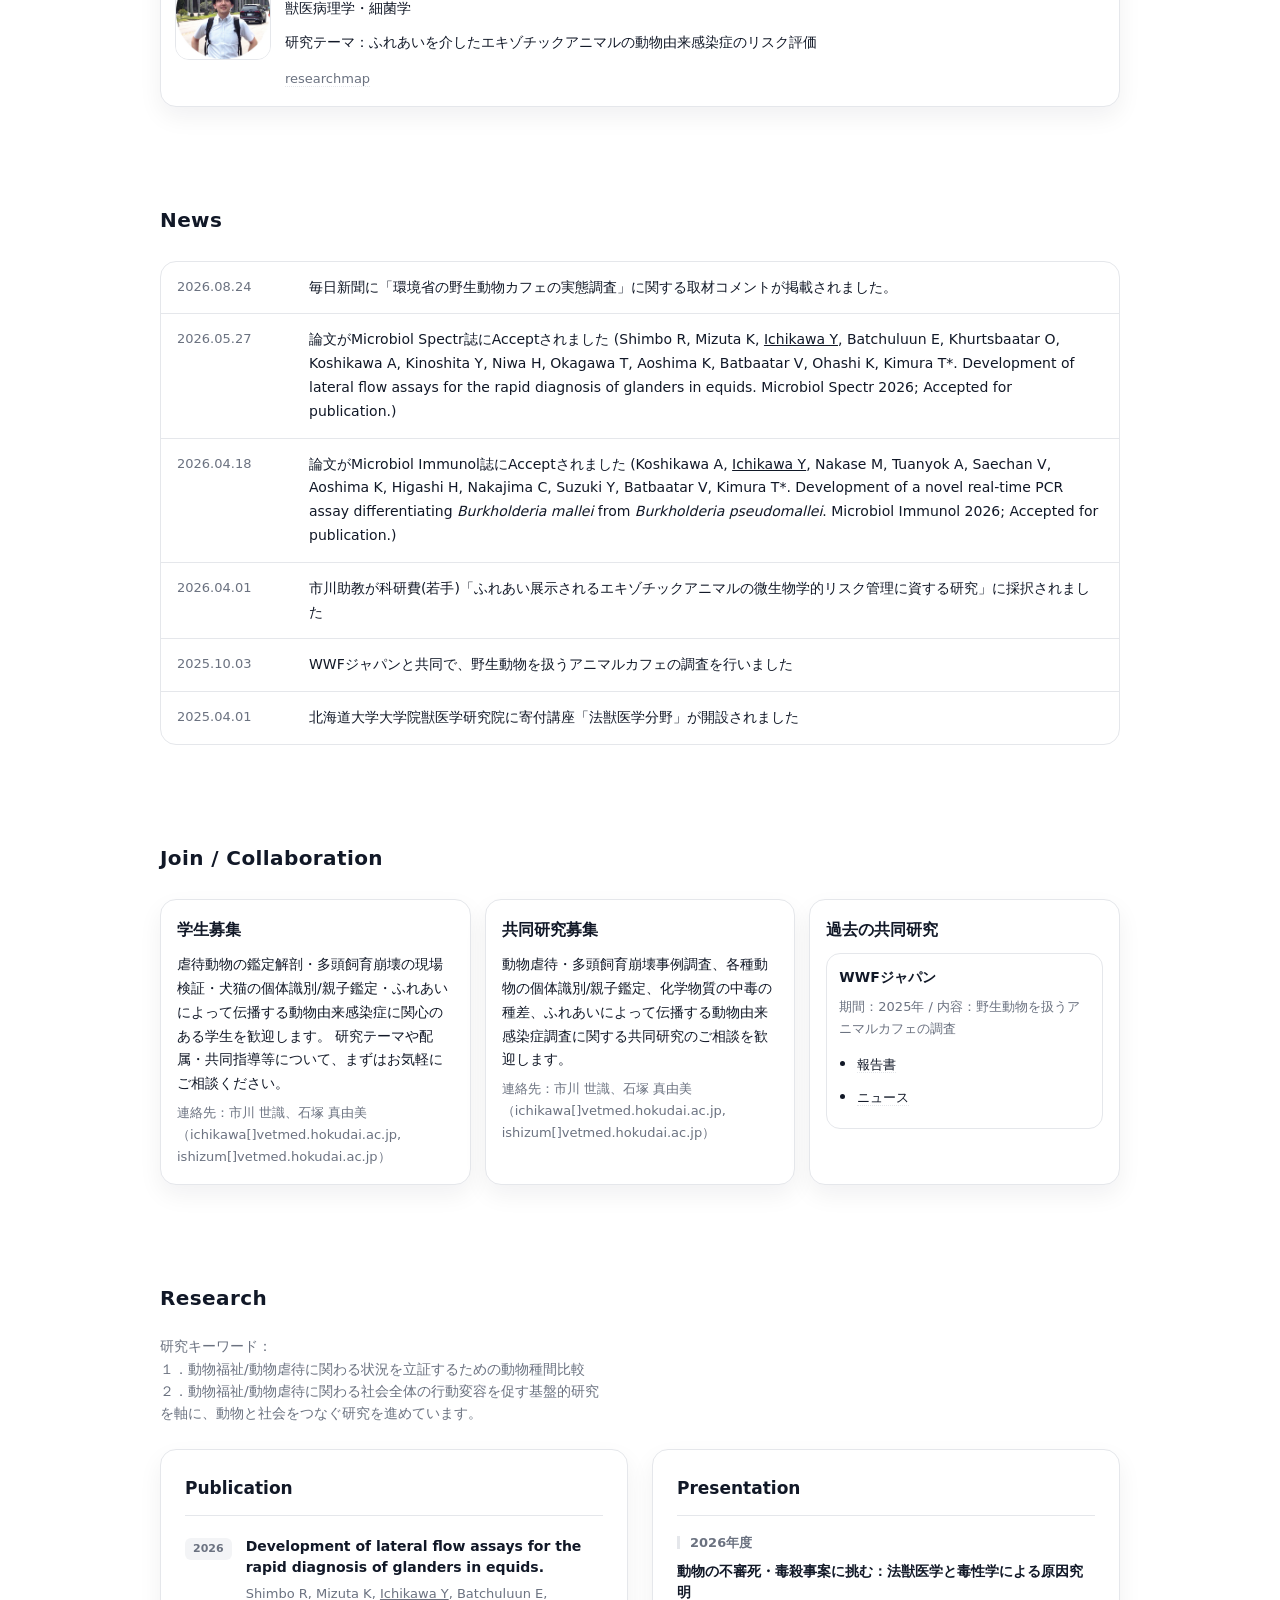
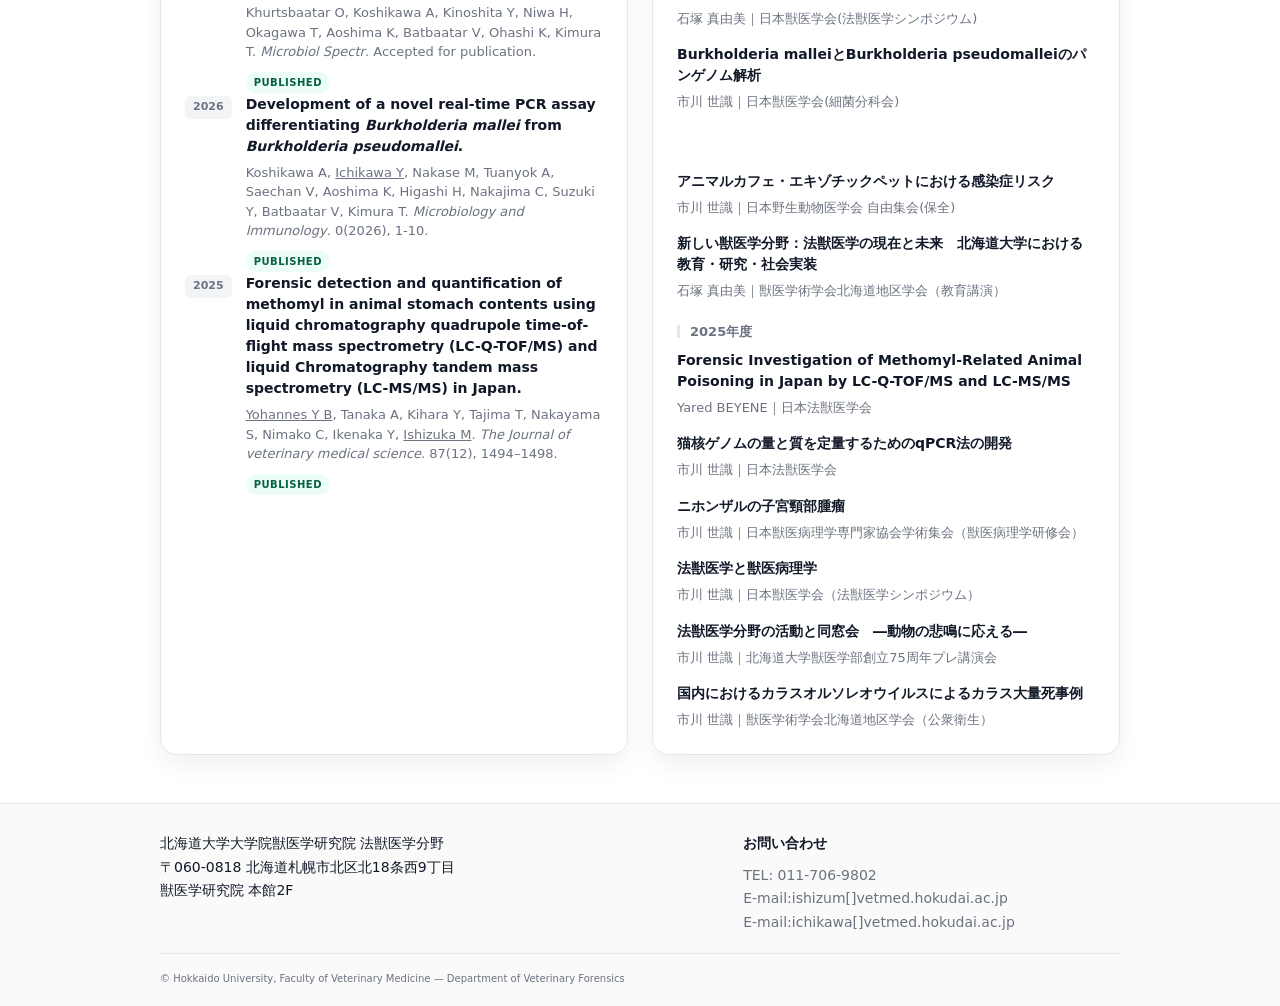
==== commit be760f9d: "Update index.html" ====
--- a/index.html
+++ b/index.html
@@ -328,14 +328,39 @@
 
                         <div class="presentation-year-block">
                             <h4 class="presentation-year">2026年度</h4>
-                            <p class="research-meta">To be updated.</p>
+                            
+                            <ul class="research-list presentation-list">
+                                <li class="research-item presentation-item">
+                                    <div class="research-content">
+                                        <p class="research-title">動物の不審死・毒殺事案に挑む：法獣医学と毒性学による原因究明</p>
+                                        <p class="research-meta">石塚 真由美｜日本獣医学会(法獣医学シンポジウム)</p>
+                                    </div>
+                                </li>
+                                    
+                                    <div class="research-content">
+                                        <p class="research-title">Burkholderia malleiとBurkholderia pseudomalleiのパンゲノム解析</p>
+                                        <p class="research-meta">市川 世識｜日本獣医学会(細菌分科会)</p>
+                                    </div>
+                                </li>
+                                　　
+                                    <div class="research-content">
+                                        <p class="research-title">アニマルカフェ・エキゾチックペットにおける感染症リスク</p>
+                                        <p class="research-meta">市川 世識｜日本野生動物医学会 自由集会(保全)</p>
+                                    </div>
+                                </li>
+                                
+                                    <div class="research-content">
+                                        <p class="research-title">新しい獣医学分野：法獣医学の現在と未来　北海道大学における教育・研究・社会実装</p>
+                                        <p class="research-meta">石塚 真由美｜獣医学術学会北海道地区学会（教育講演）</p>
+                                    </div>
+                                </li>
+                            </ul>
                         </div>
 
                         <div class="presentation-year-block">
                             <h4 class="presentation-year">2025年度</h4>
 
                             <ul class="research-list presentation-list">
-
                                 <li class="research-item presentation-item">
                                     <div class="research-content">
                                         <p class="research-title">Forensic Investigation of Methomyl-Related Animal
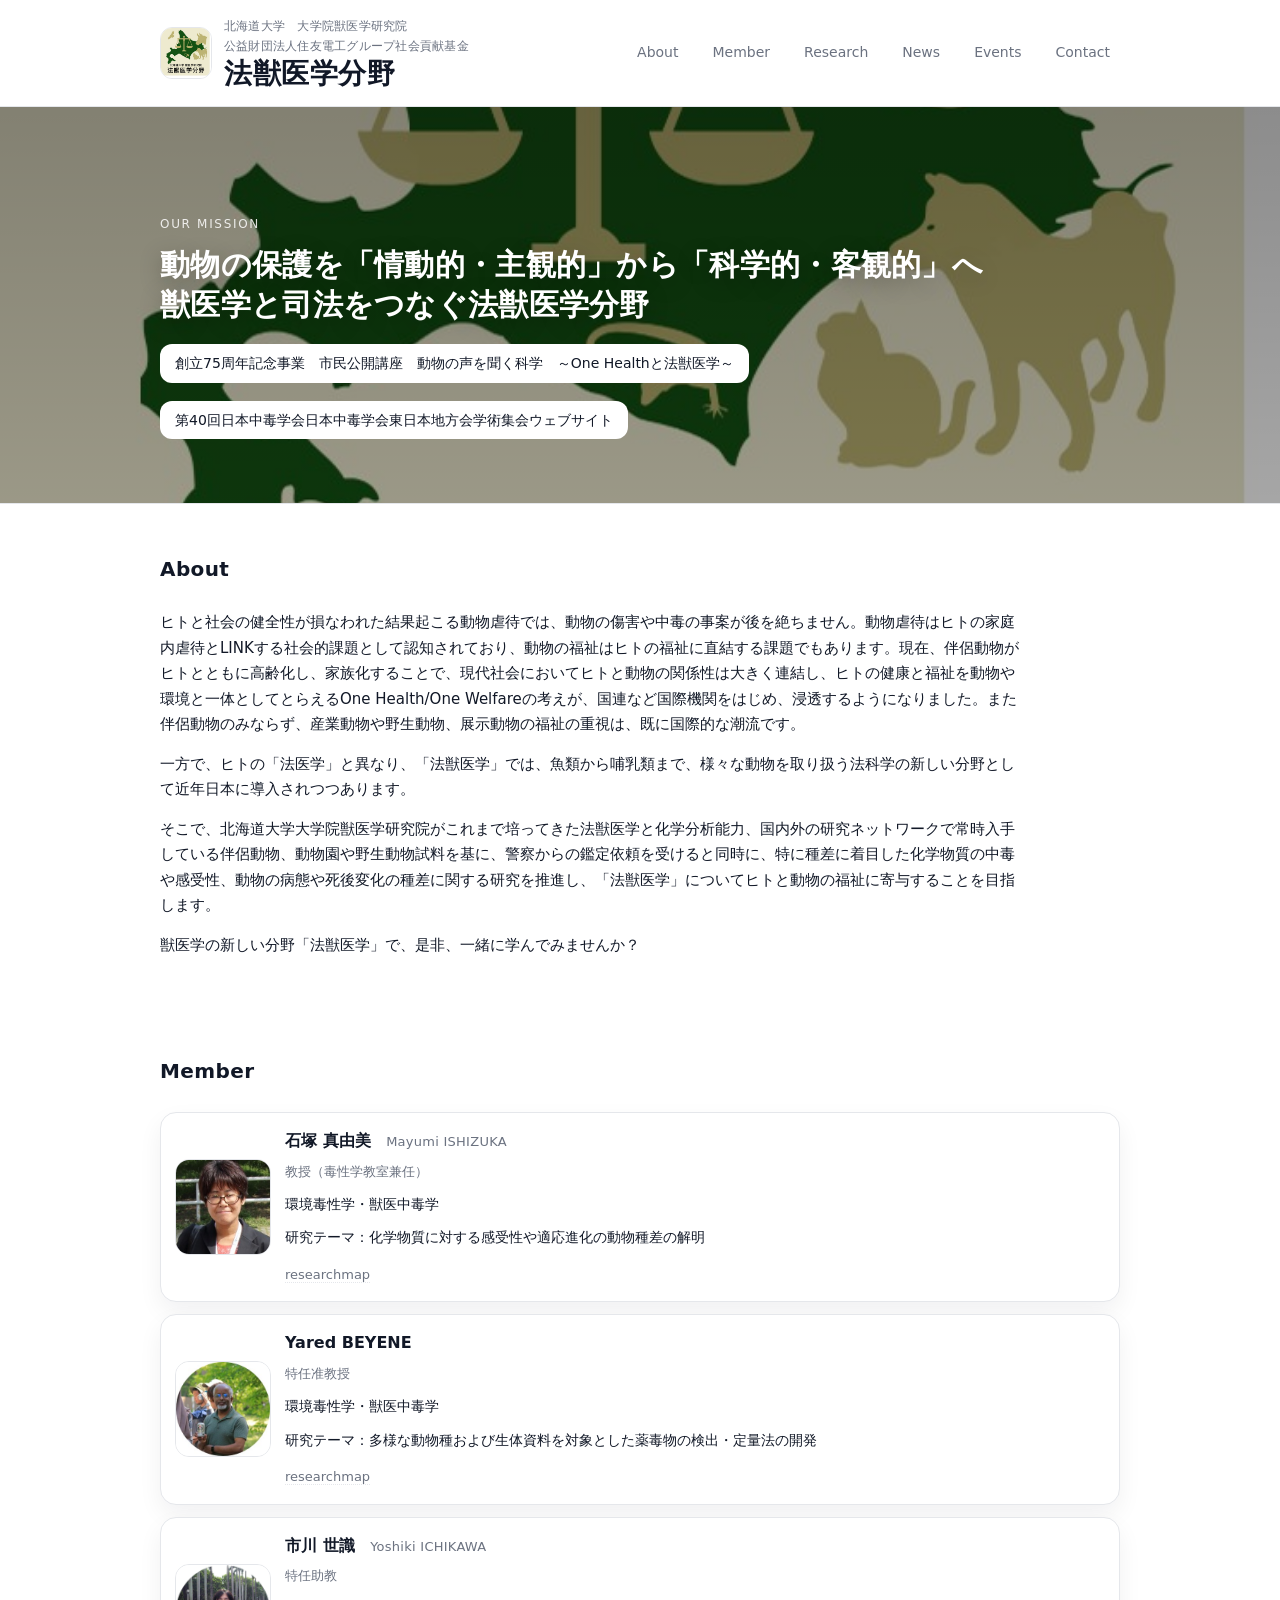
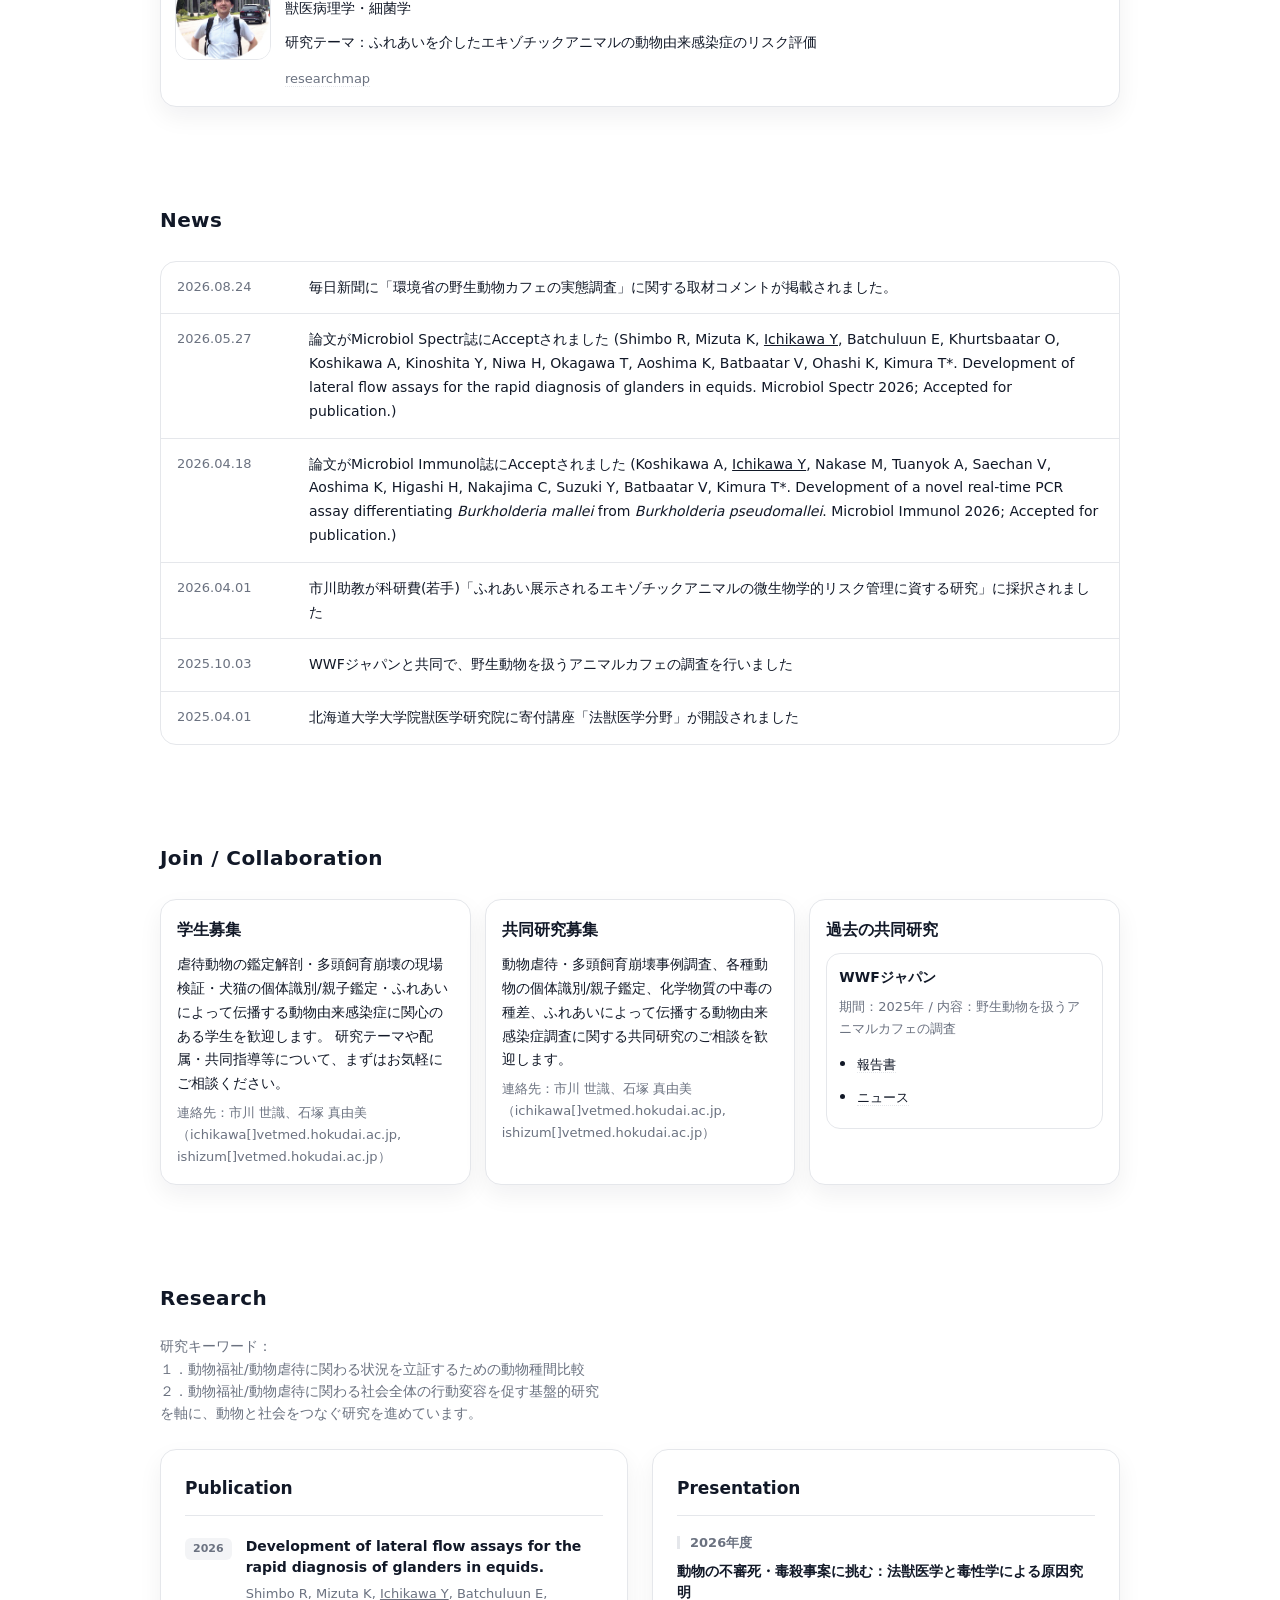
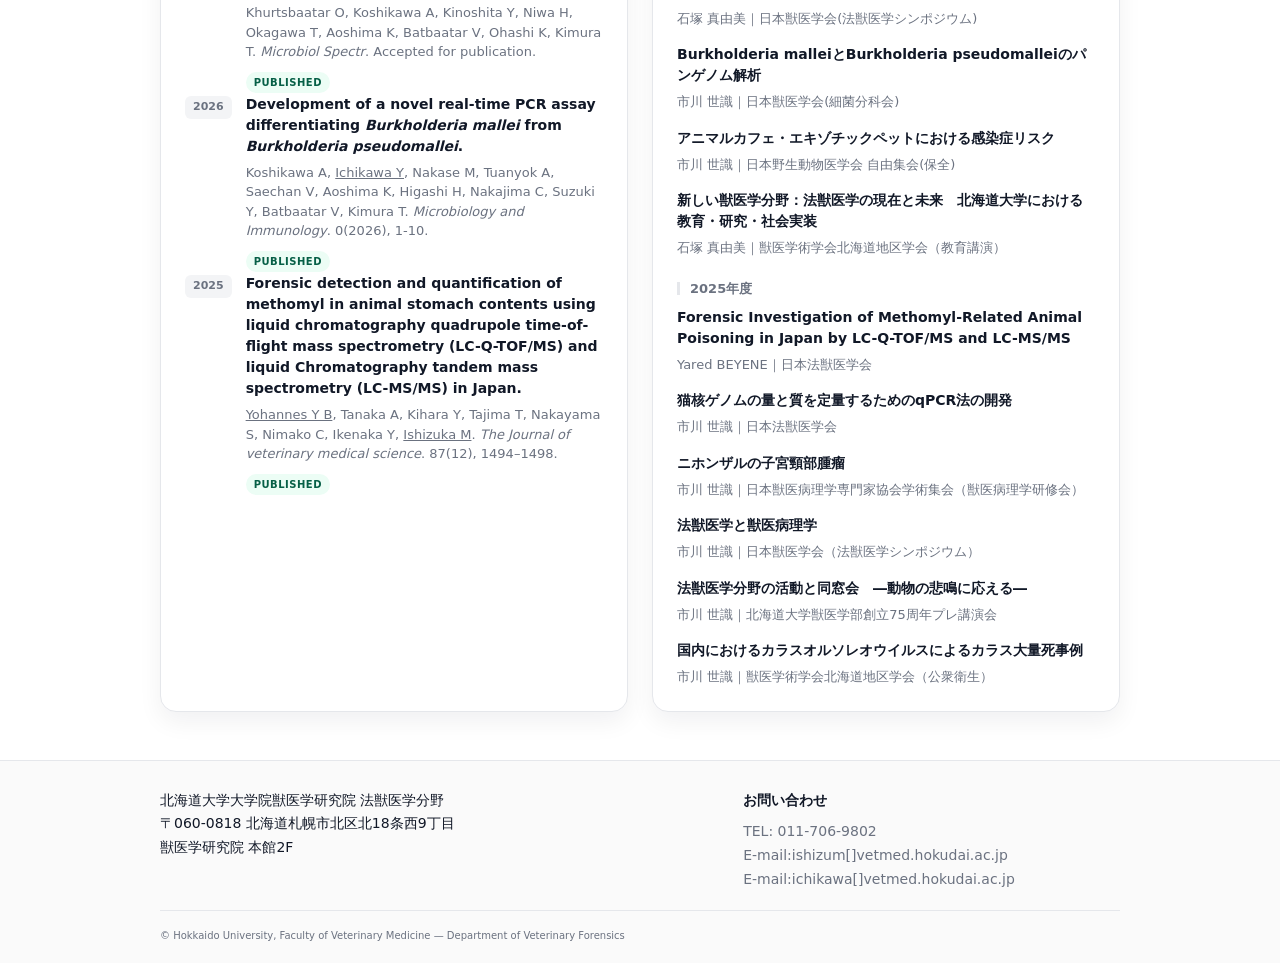
==== commit 6a0216da: "Update index.html" ====
--- a/index.html
+++ b/index.html
@@ -336,19 +336,22 @@
                                         <p class="research-meta">石塚 真由美｜日本獣医学会(法獣医学シンポジウム)</p>
                                     </div>
                                 </li>
-                                    
+                                
+                                <li class="research-item presentation-item">
                                     <div class="research-content">
                                         <p class="research-title">Burkholderia malleiとBurkholderia pseudomalleiのパンゲノム解析</p>
                                         <p class="research-meta">市川 世識｜日本獣医学会(細菌分科会)</p>
                                     </div>
                                 </li>
-                                　　
+
+                                <li class="research-item presentation-item">
                                     <div class="research-content">
                                         <p class="research-title">アニマルカフェ・エキゾチックペットにおける感染症リスク</p>
                                         <p class="research-meta">市川 世識｜日本野生動物医学会 自由集会(保全)</p>
                                     </div>
                                 </li>
-                                
+
+                                <li class="research-item presentation-item">
                                     <div class="research-content">
                                         <p class="research-title">新しい獣医学分野：法獣医学の現在と未来　北海道大学における教育・研究・社会実装</p>
                                         <p class="research-meta">石塚 真由美｜獣医学術学会北海道地区学会（教育講演）</p>
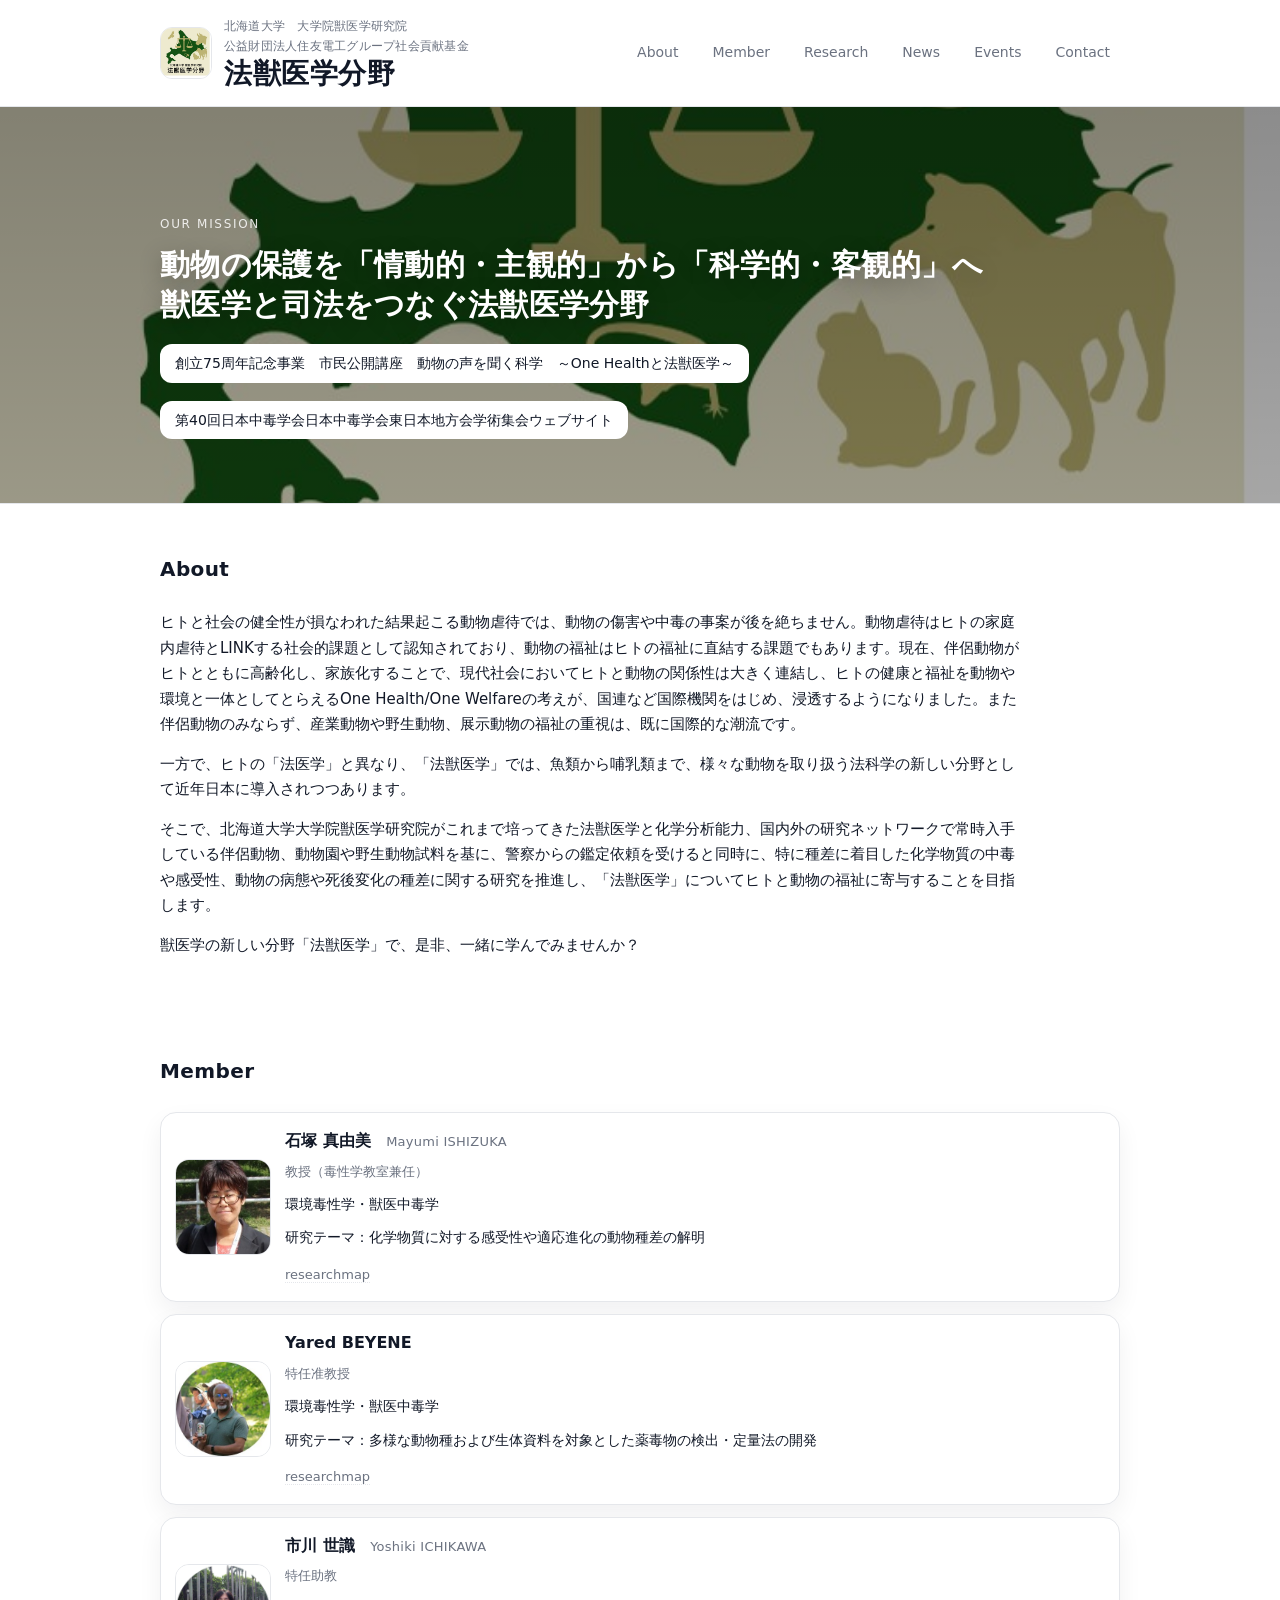
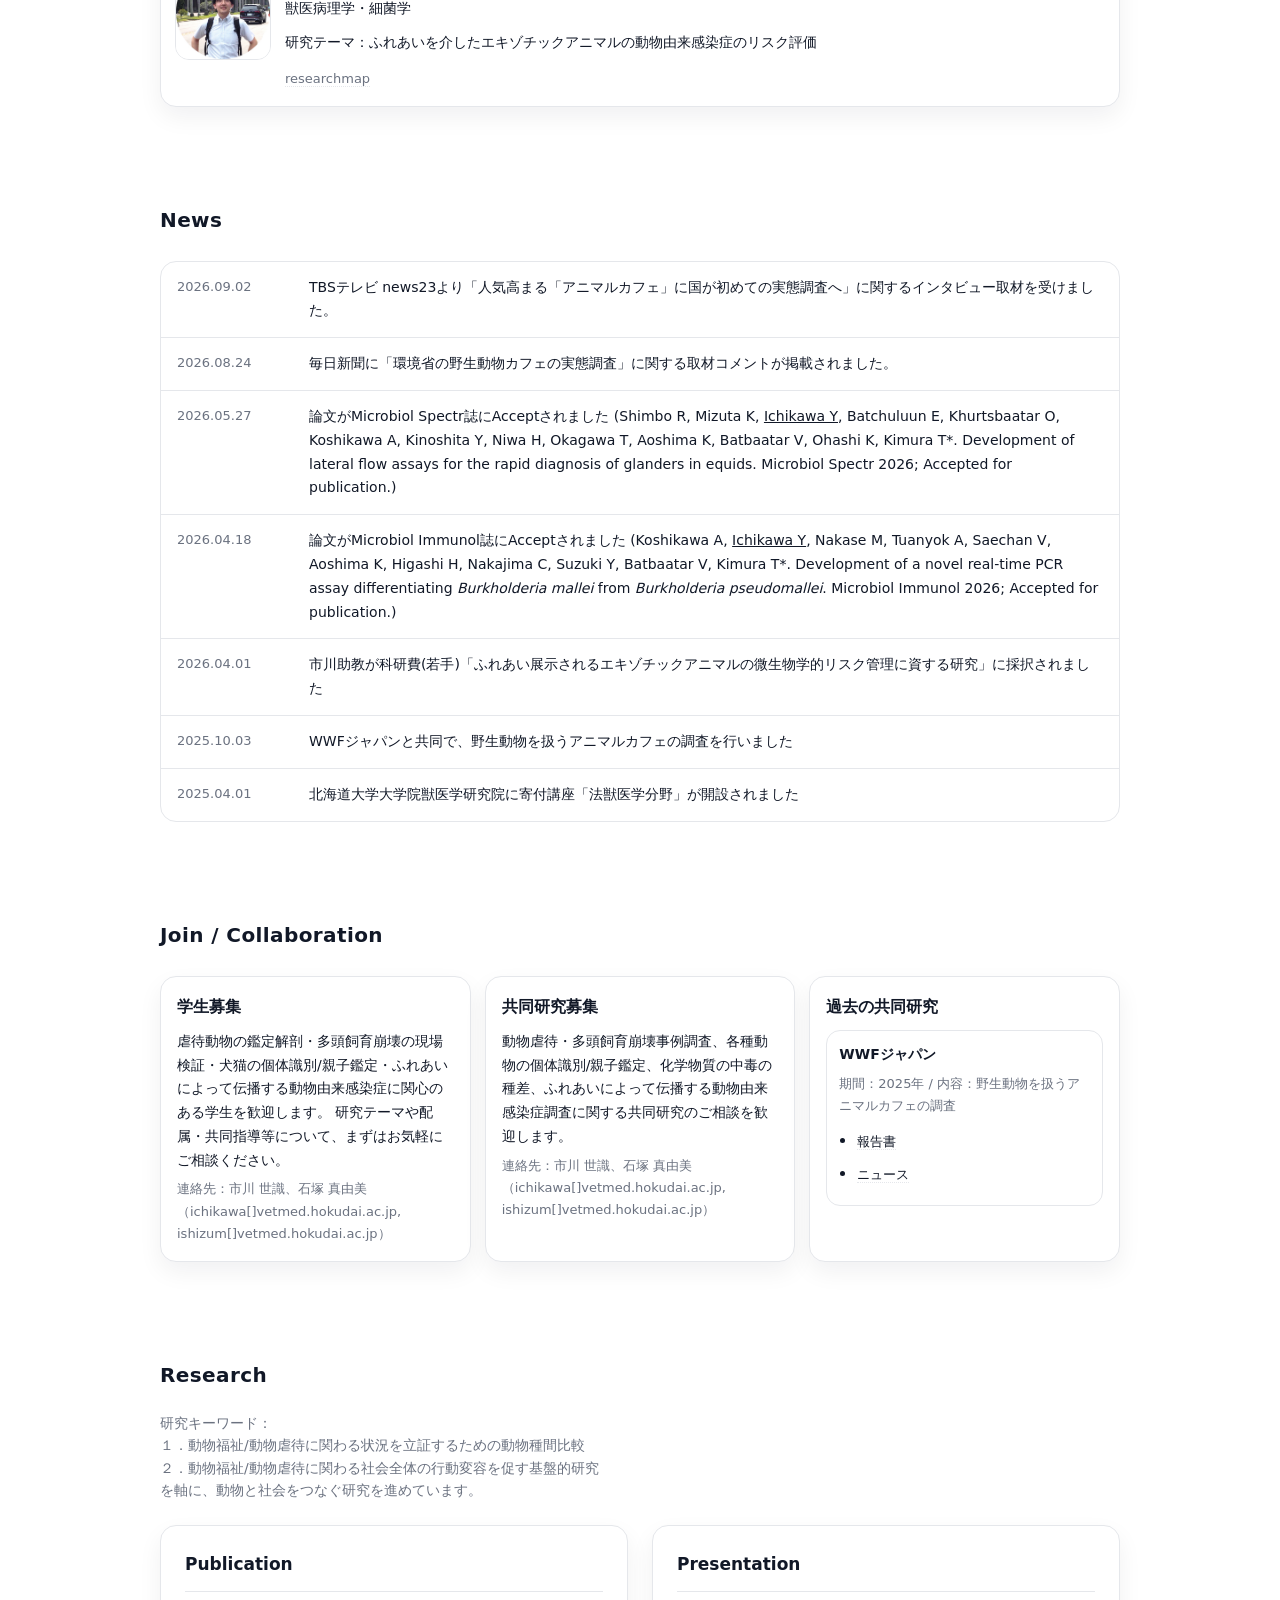
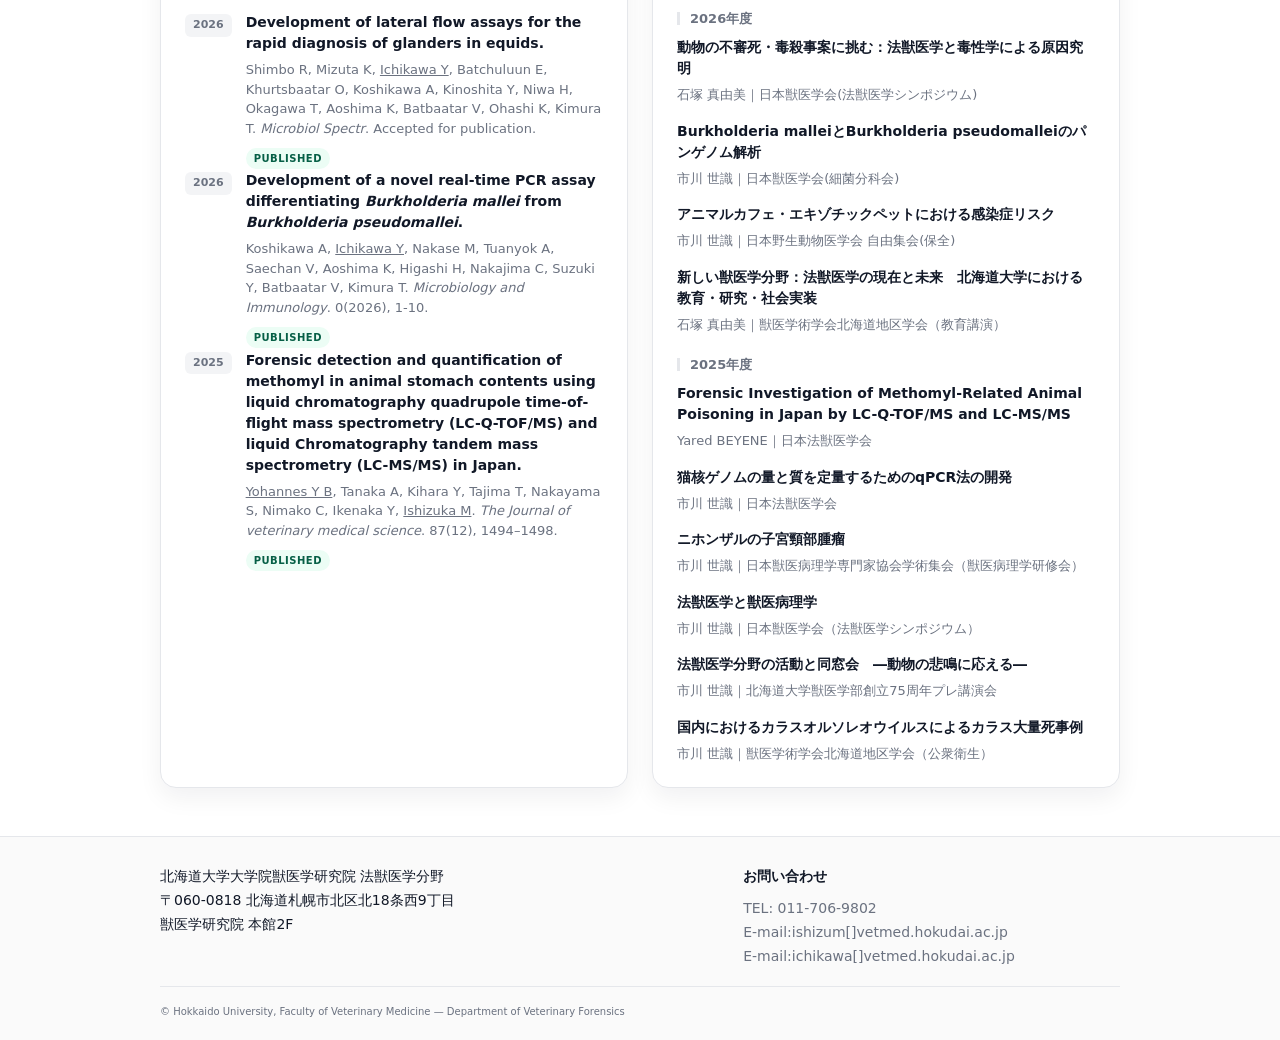
==== commit 197e5821: "Update index.html" ====
--- a/index.html
+++ b/index.html
@@ -152,7 +152,13 @@
 
                 <ul class="news-list" role="list">
                     <li class="news-item">
-                        <time class="news-date" datetime="2026-05-27">2026.08.24</time>
+                        <time class="news-date" datetime="2026-09-02">2026.09.02</time>
+                        <a class="news-link" href="https://newsdig.tbs.co.jp/articles/-/2913935?display=1">
+                            TBSテレビ news23より「人気高まる「アニマルカフェ」に国が初めての実態調査へ」に関するインタビュー取材を受けました。
+                        </a>
+                    </li>
+                    <li class="news-item">
+                        <time class="news-date" datetime="2026-08-24">2026.08.24</time>
                         <a class="news-link" href="https://mainichi.jp/articles/20260824/k00/00m/040/119000c">
                             毎日新聞に「環境省の野生動物カフェの実態調査」に関する取材コメントが掲載されました。
                         </a>
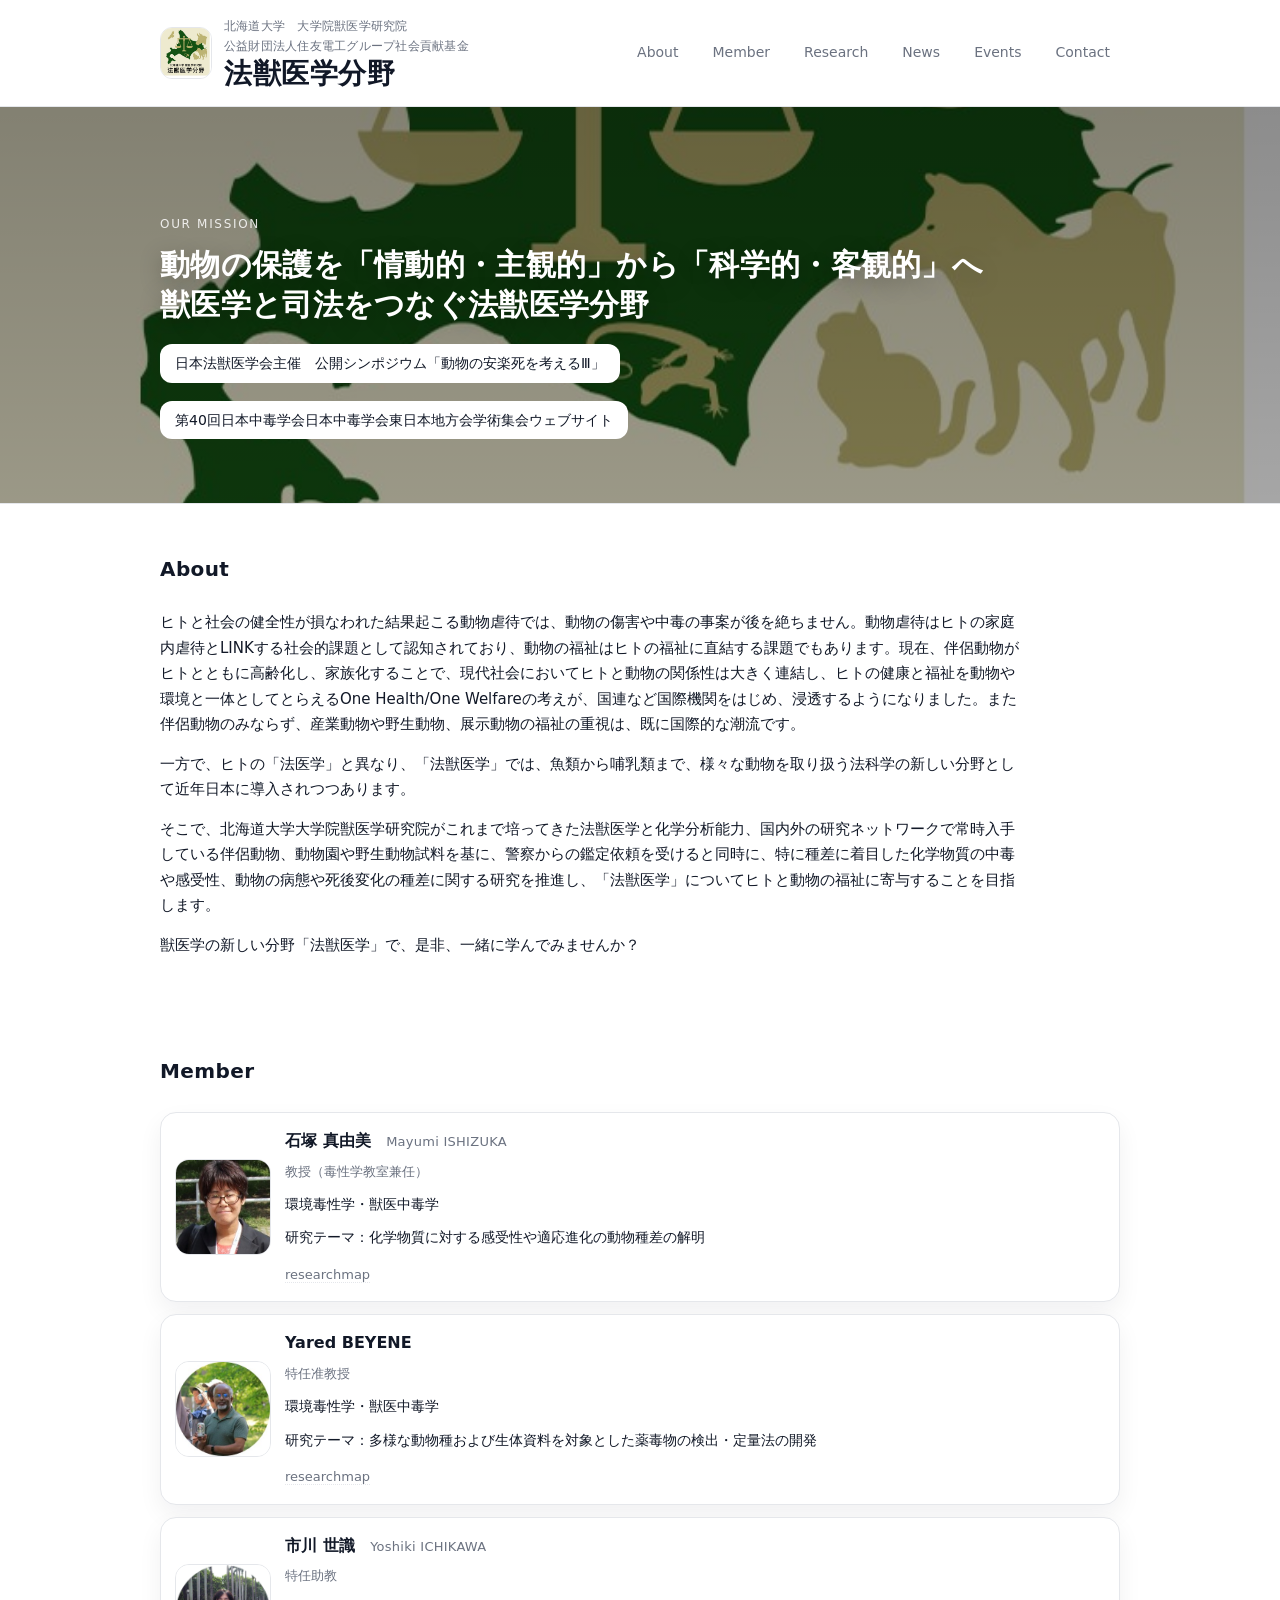
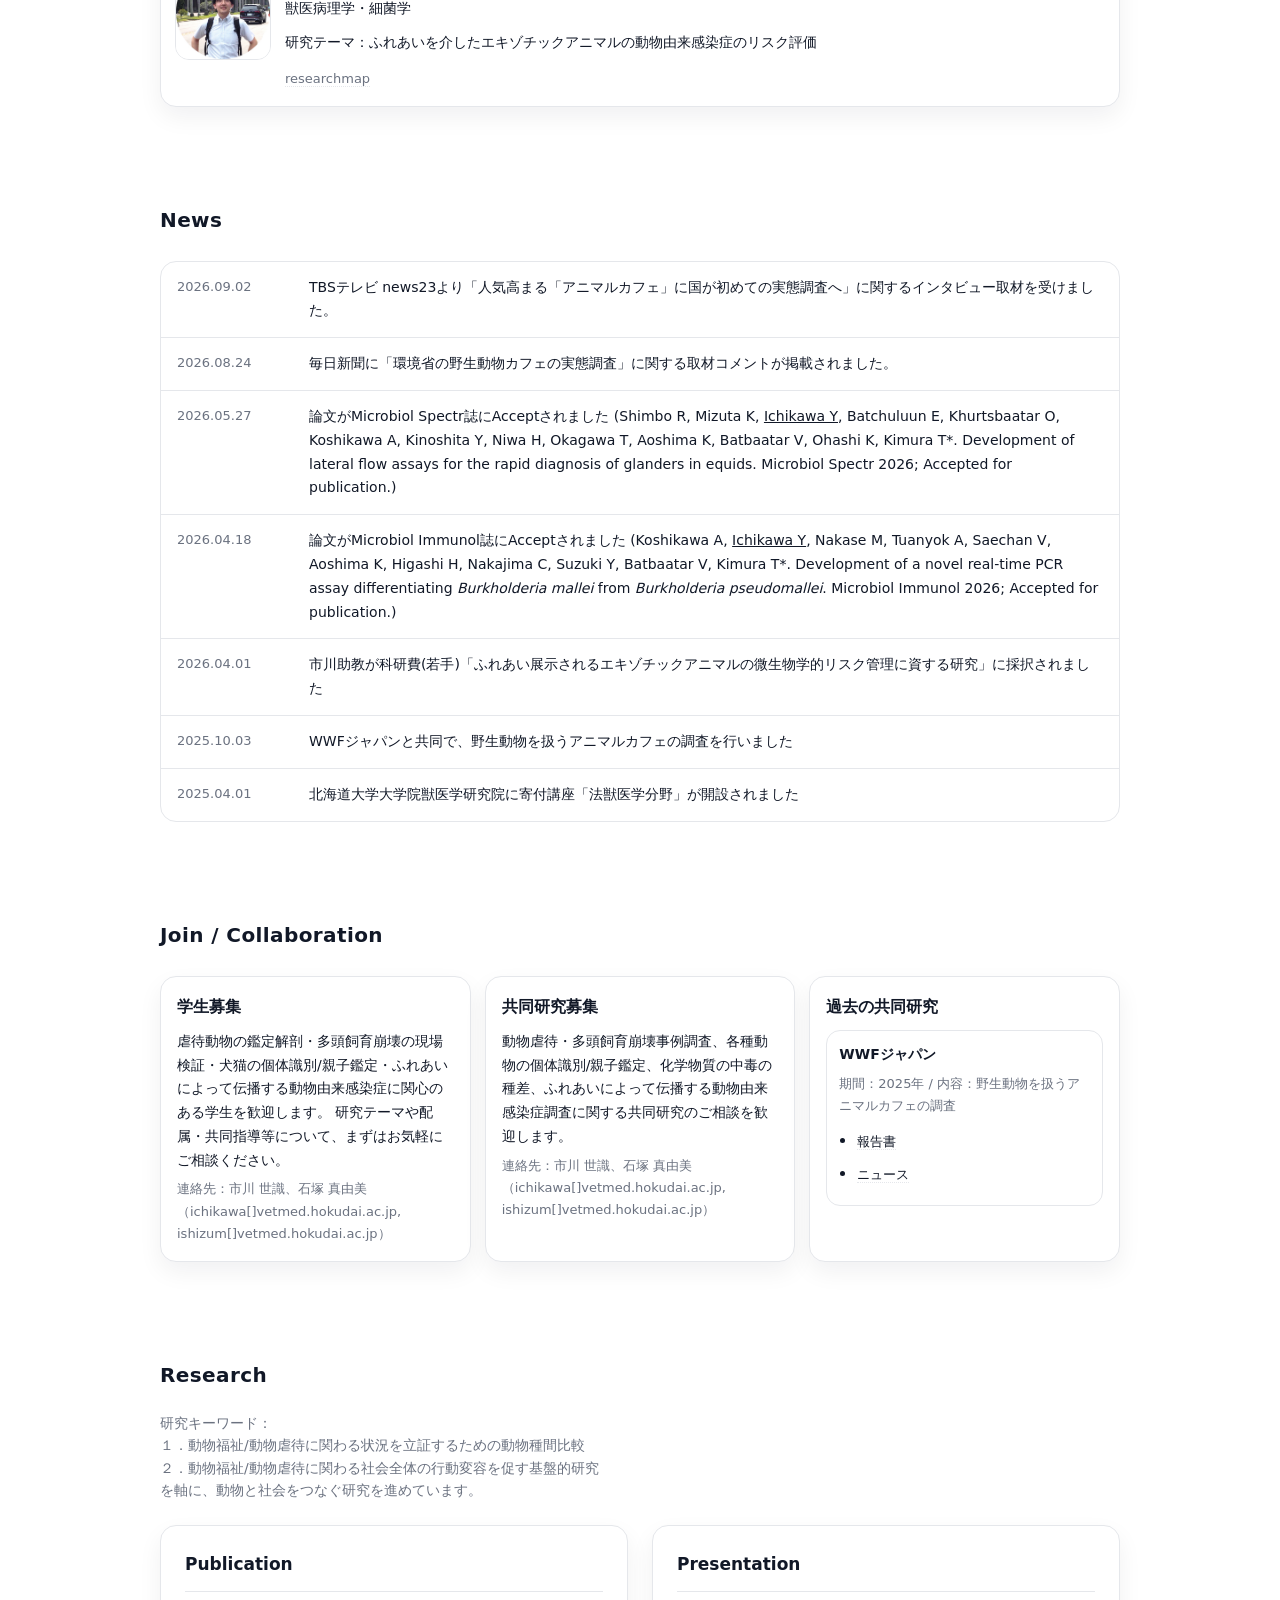
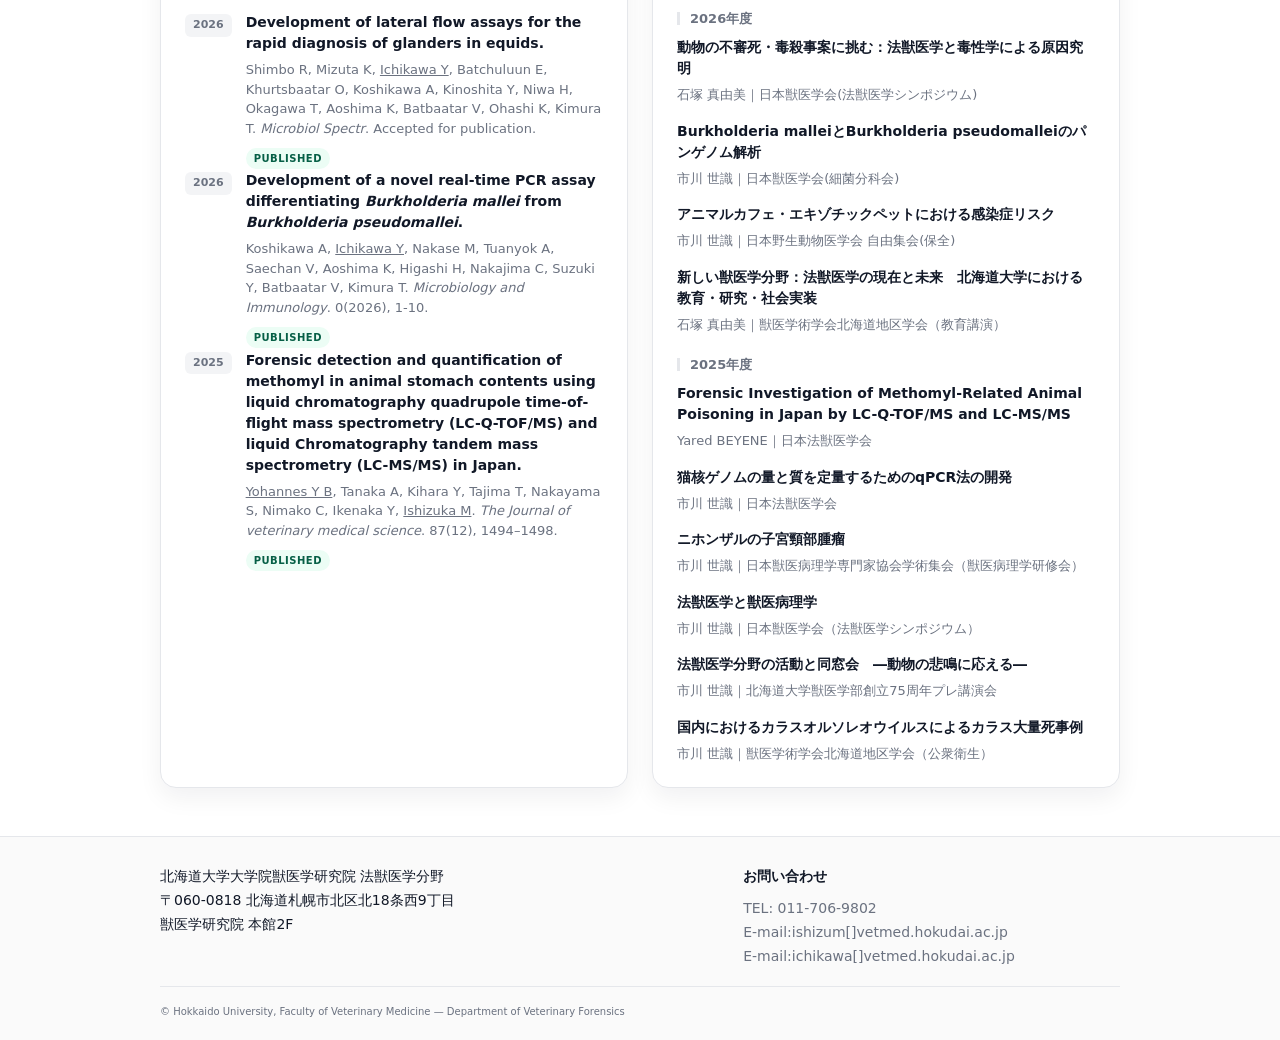
==== commit af02233e: "Update index.html" ====
--- a/index.html
+++ b/index.html
@@ -56,7 +56,7 @@
                         獣医学と司法をつなぐ法獣医学分野
                     </h2>
                     <div class="hero-actions">
-                        <a href="events.html" class="btn btn-primary">創立75周年記念事業　市民公開講座　動物の声を聞く科学　～One Healthと法獣医学～</a>
+                        <a href="https://www.jvfm.net/post/%E3%80%9011%E6%9C%8828%E6%97%A5%E9%96%8B%E5%82%AC%E3%80%91%E5%85%AC%E9%96%8B%E3%82%B7%E3%83%B3%E3%83%9D%E3%82%B8%E3%82%A6%E3%83%A0%E3%80%8C%E5%8B%95%E7%89%A9%E3%81%AE%E5%AE%89%E6%A5%BD%E6%AD%BB%E3%82%92%E8%80%83%E3%81%88%E3%82%8B-%E3%80%8D%E3%81%AE%E3%81%94%E6%A1%88%E5%86%85" class="btn btn-primary">日本法獣医学会主催　公開シンポジウム「動物の安楽死を考えるⅢ」</a>
                     </div>
                      <div class="hero-actions">
                         <a href="jsct-east40.html" class="btn btn-primary">第40回日本中毒学会日本中毒学会東日本地方会学術集会ウェブサイト</a>
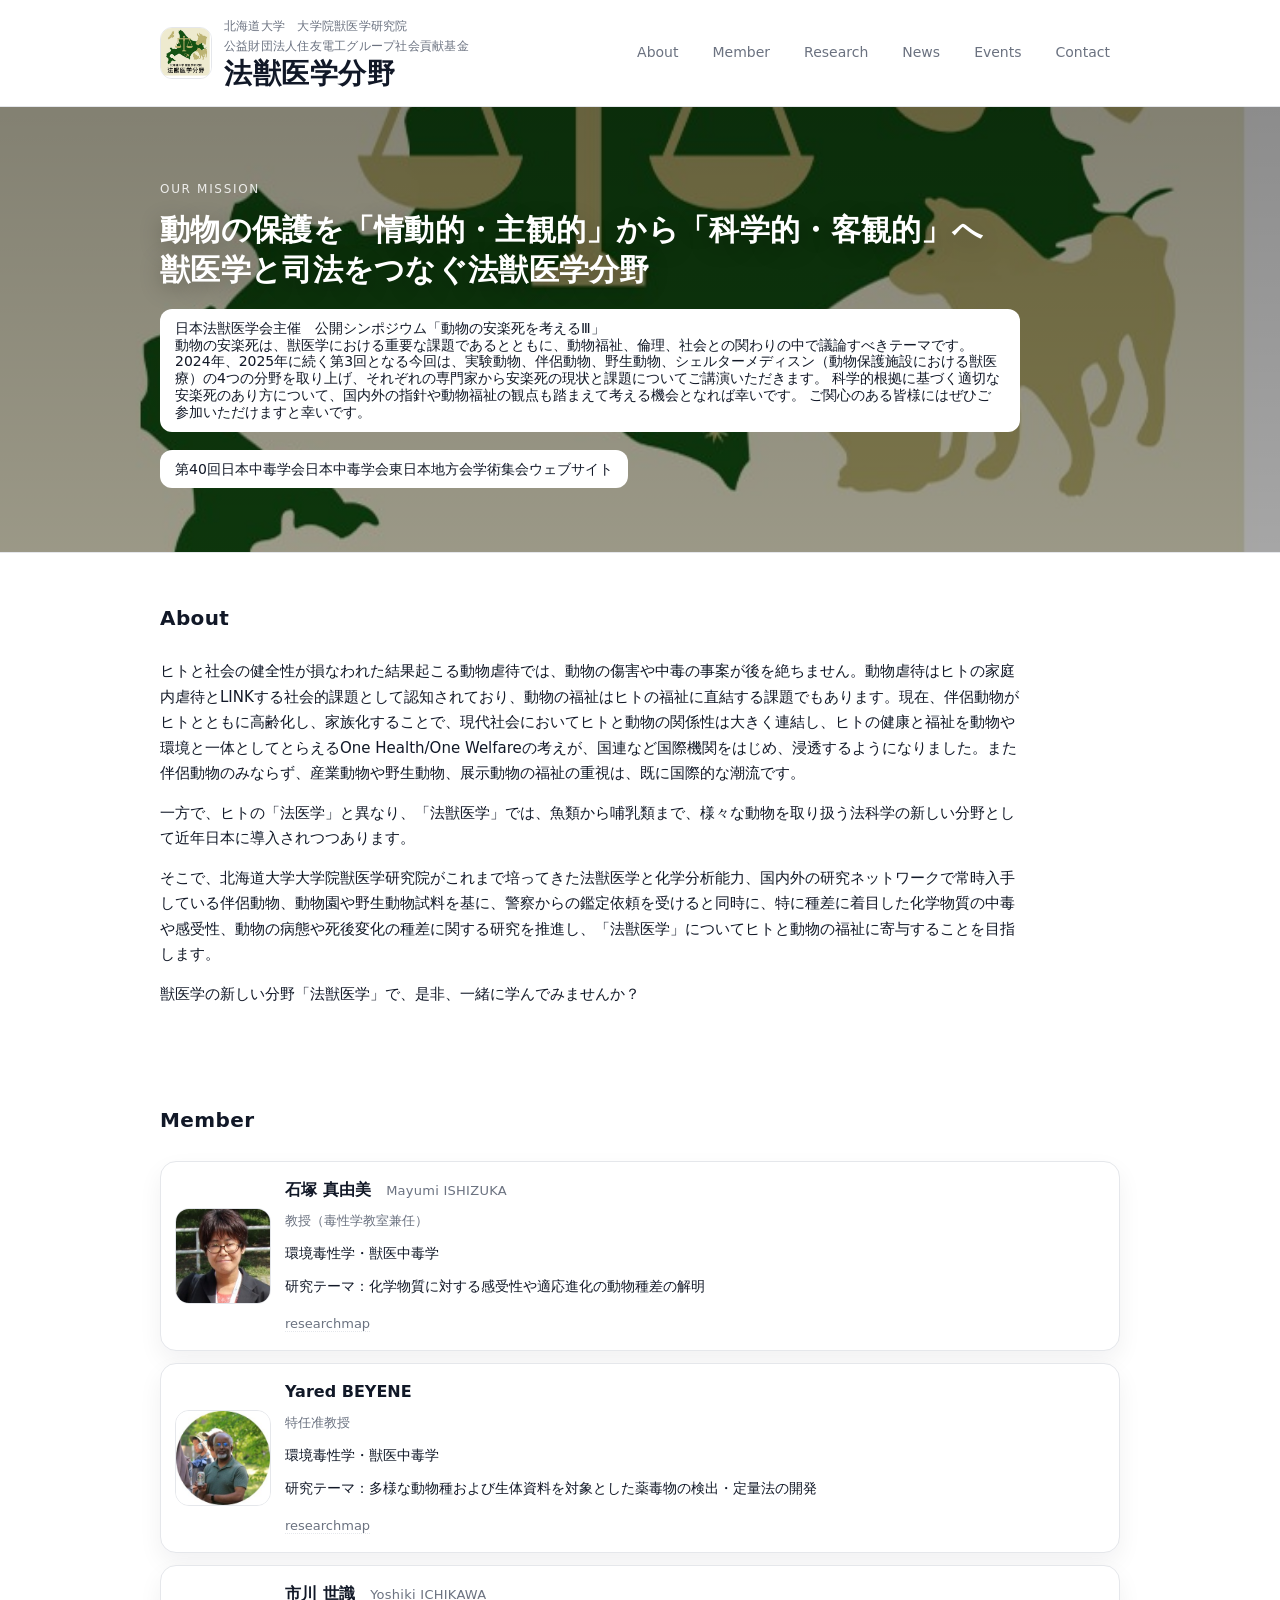
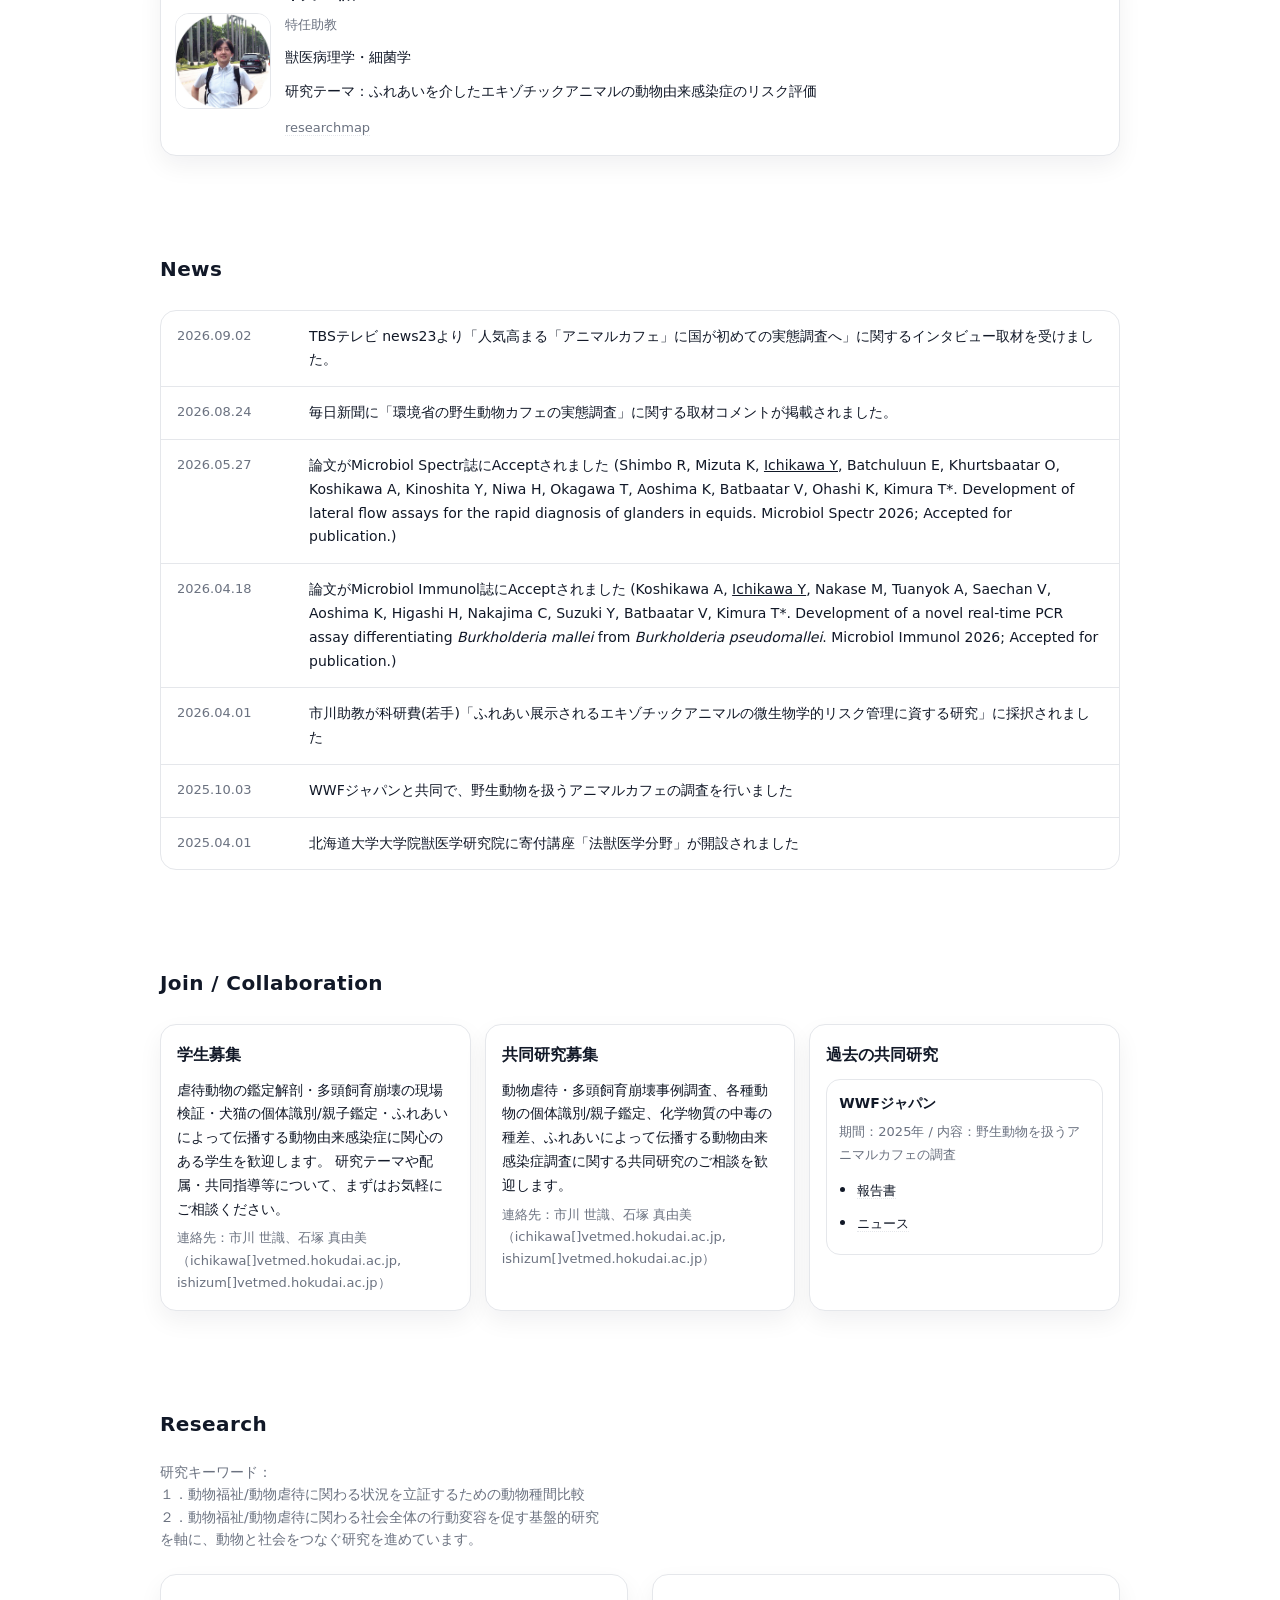
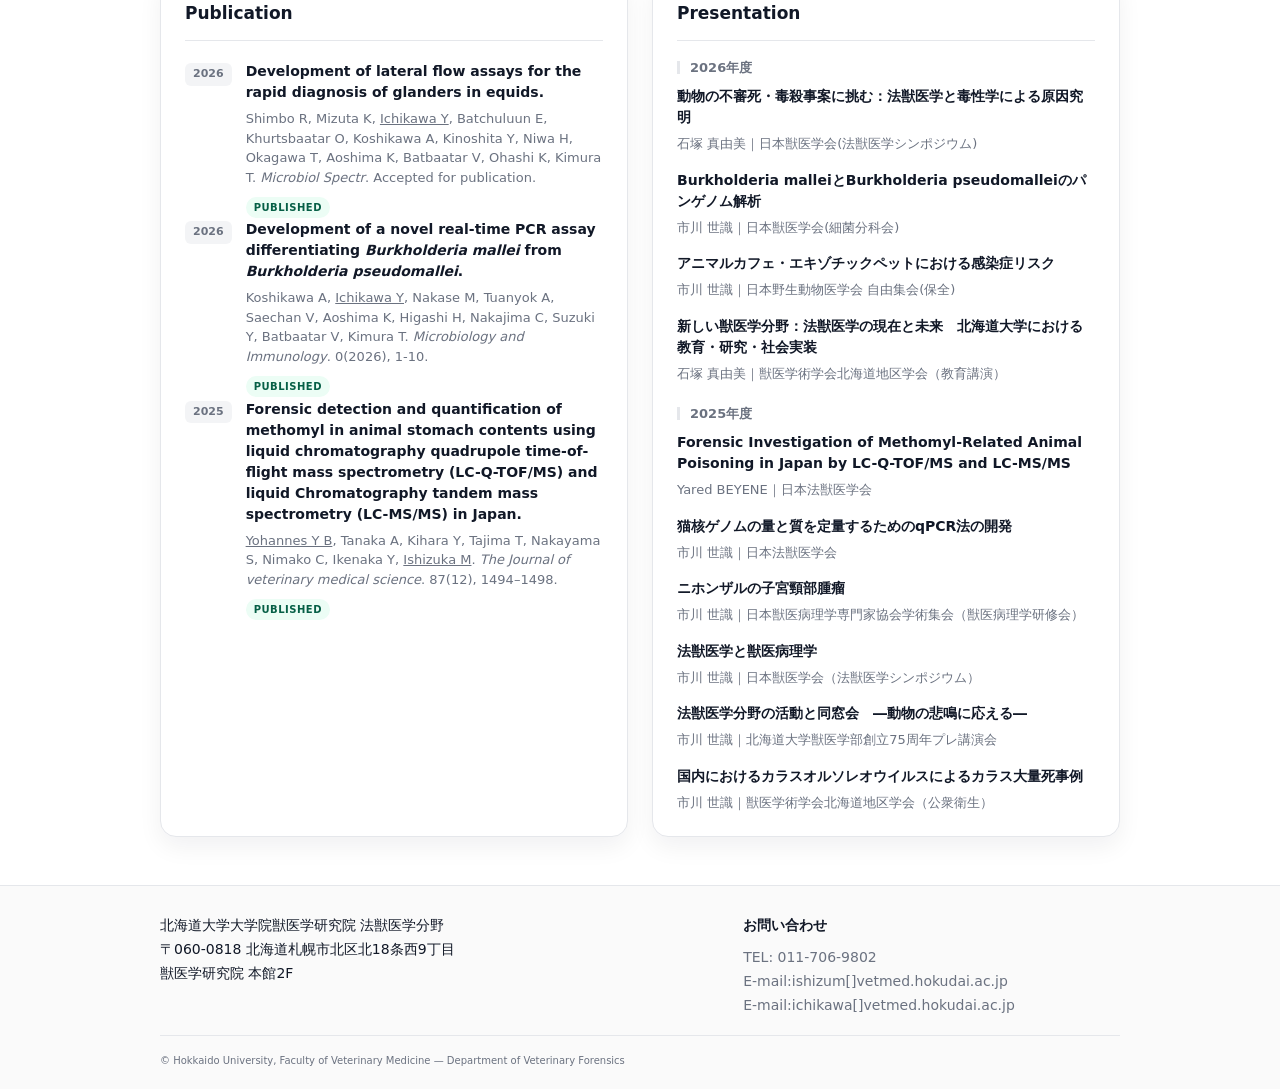
==== commit ac6329c6: "Update index.html" ====
--- a/index.html
+++ b/index.html
@@ -56,7 +56,12 @@
                         獣医学と司法をつなぐ法獣医学分野
                     </h2>
                     <div class="hero-actions">
-                        <a href="https://www.jvfm.net/post/%E3%80%9011%E6%9C%8828%E6%97%A5%E9%96%8B%E5%82%AC%E3%80%91%E5%85%AC%E9%96%8B%E3%82%B7%E3%83%B3%E3%83%9D%E3%82%B8%E3%82%A6%E3%83%A0%E3%80%8C%E5%8B%95%E7%89%A9%E3%81%AE%E5%AE%89%E6%A5%BD%E6%AD%BB%E3%82%92%E8%80%83%E3%81%88%E3%82%8B-%E3%80%8D%E3%81%AE%E3%81%94%E6%A1%88%E5%86%85" class="btn btn-primary">日本法獣医学会主催　公開シンポジウム「動物の安楽死を考えるⅢ」</a>
+                        <a href="https://www.jvfm.net/post/%E3%80%9011%E6%9C%8828%E6%97%A5%E9%96%8B%E5%82%AC%E3%80%91%E5%85%AC%E9%96%8B%E3%82%B7%E3%83%B3%E3%83%9D%E3%82%B8%E3%82%A6%E3%83%A0%E3%80%8C%E5%8B%95%E7%89%A9%E3%81%AE%E5%AE%89%E6%A5%BD%E6%AD%BB%E3%82%92%E8%80%83%E3%81%88%E3%82%8B-%E3%80%8D%E3%81%AE%E3%81%94%E6%A1%88%E5%86%85" class="btn btn-primary">日本法獣医学会主催　公開シンポジウム「動物の安楽死を考えるⅢ」<br />
+                        動物の安楽死は、獣医学における重要な課題であるとともに、動物福祉、倫理、社会との関わりの中で議論すべきテーマです。
+                        2024年、2025年に続く第3回となる今回は、実験動物、伴侶動物、野生動物、シェルターメディスン（動物保護施設における獣医療）の4つの分野を取り上げ、それぞれの専門家から安楽死の現状と課題についてご講演いただきます。
+                        科学的根拠に基づく適切な安楽死のあり方について、国内外の指針や動物福祉の観点も踏まえて考える機会となれば幸いです。
+                        ご関心のある皆様にはぜひご参加いただけますと幸いです。
+                        </a>
                     </div>
                      <div class="hero-actions">
                         <a href="jsct-east40.html" class="btn btn-primary">第40回日本中毒学会日本中毒学会東日本地方会学術集会ウェブサイト</a>
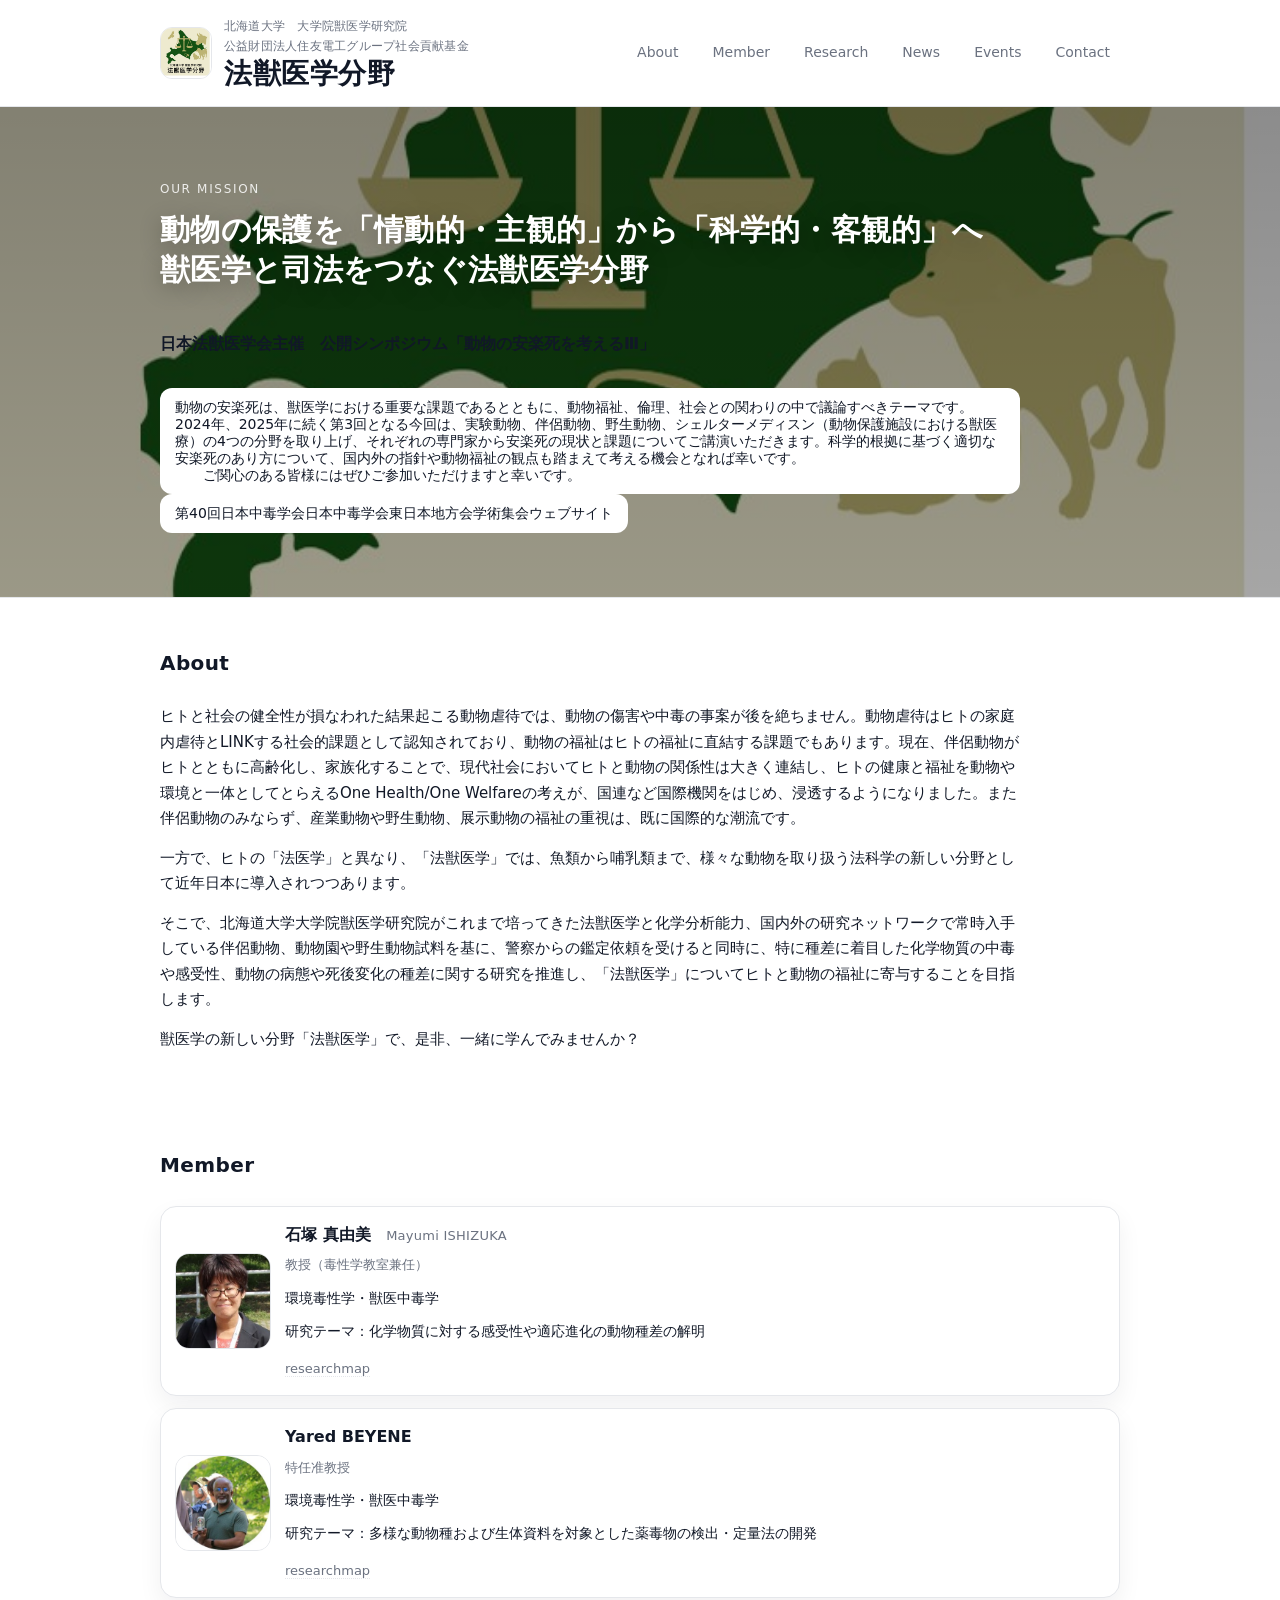
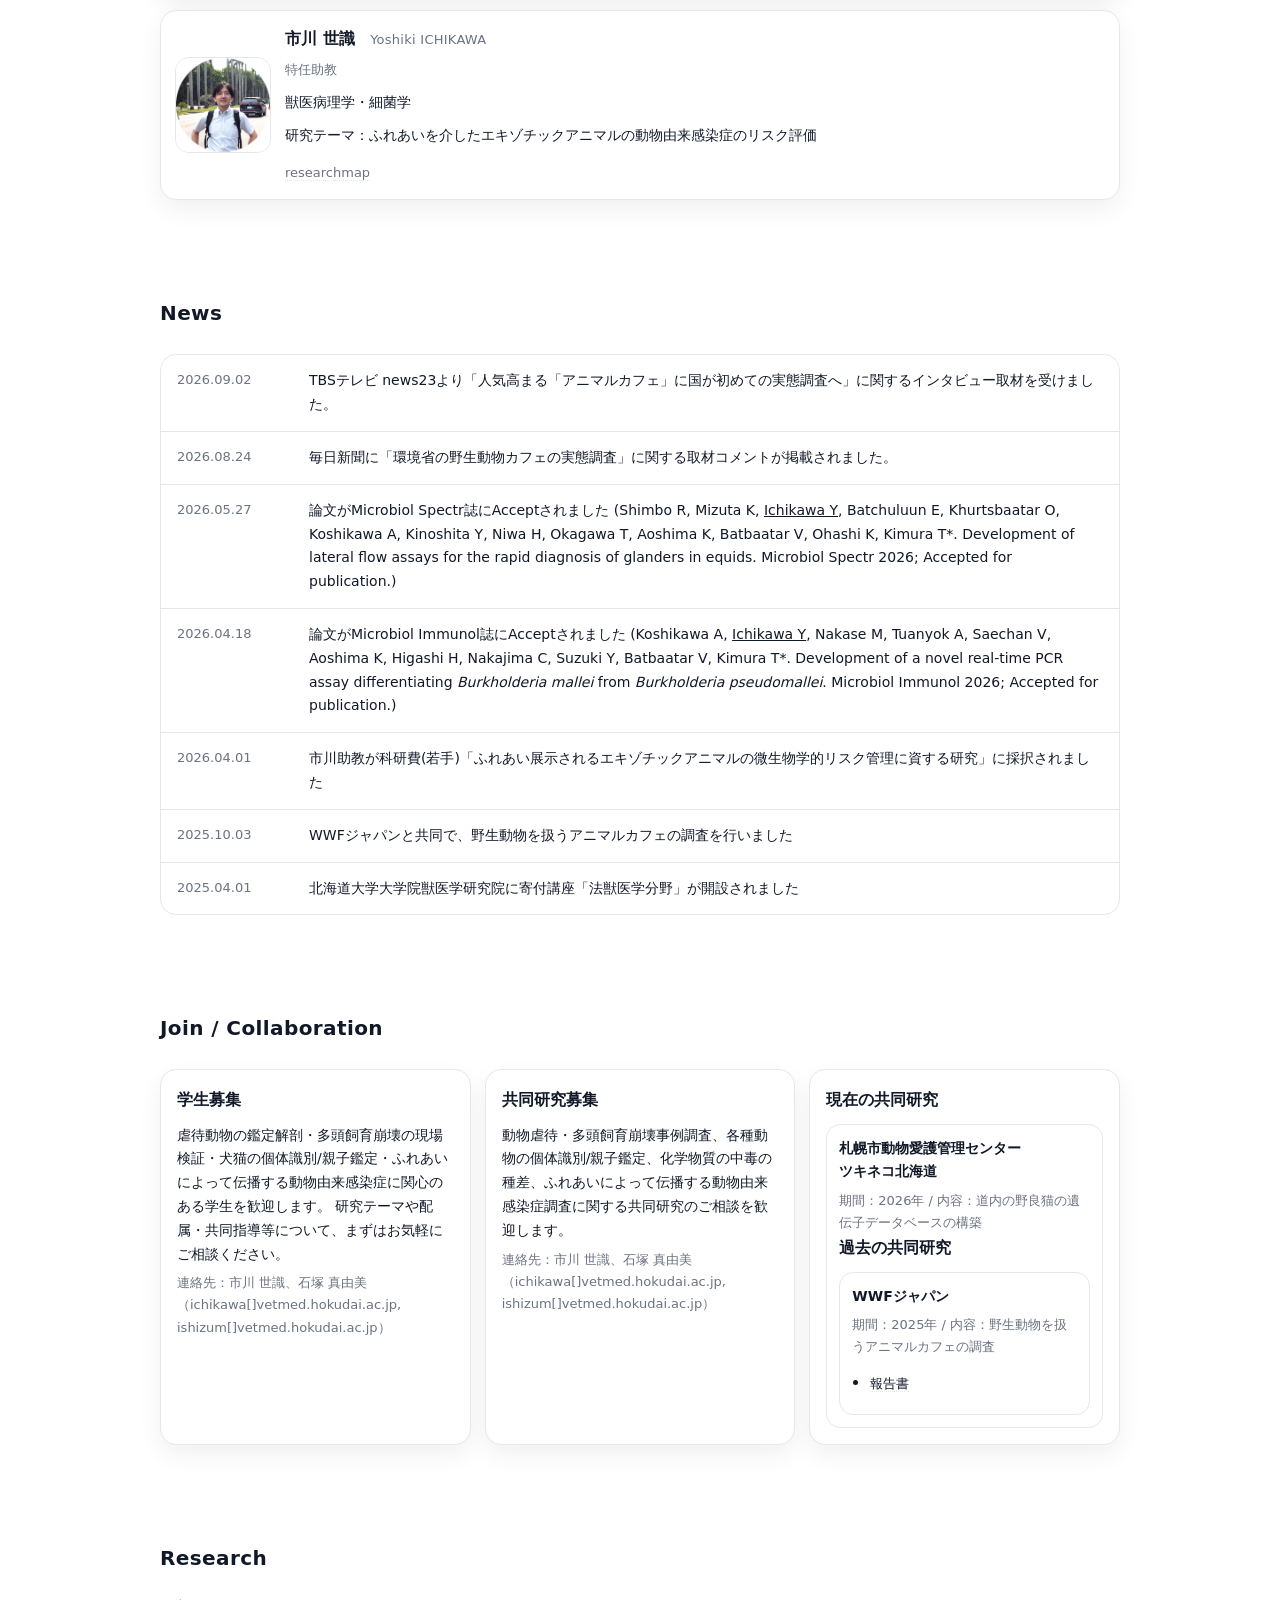
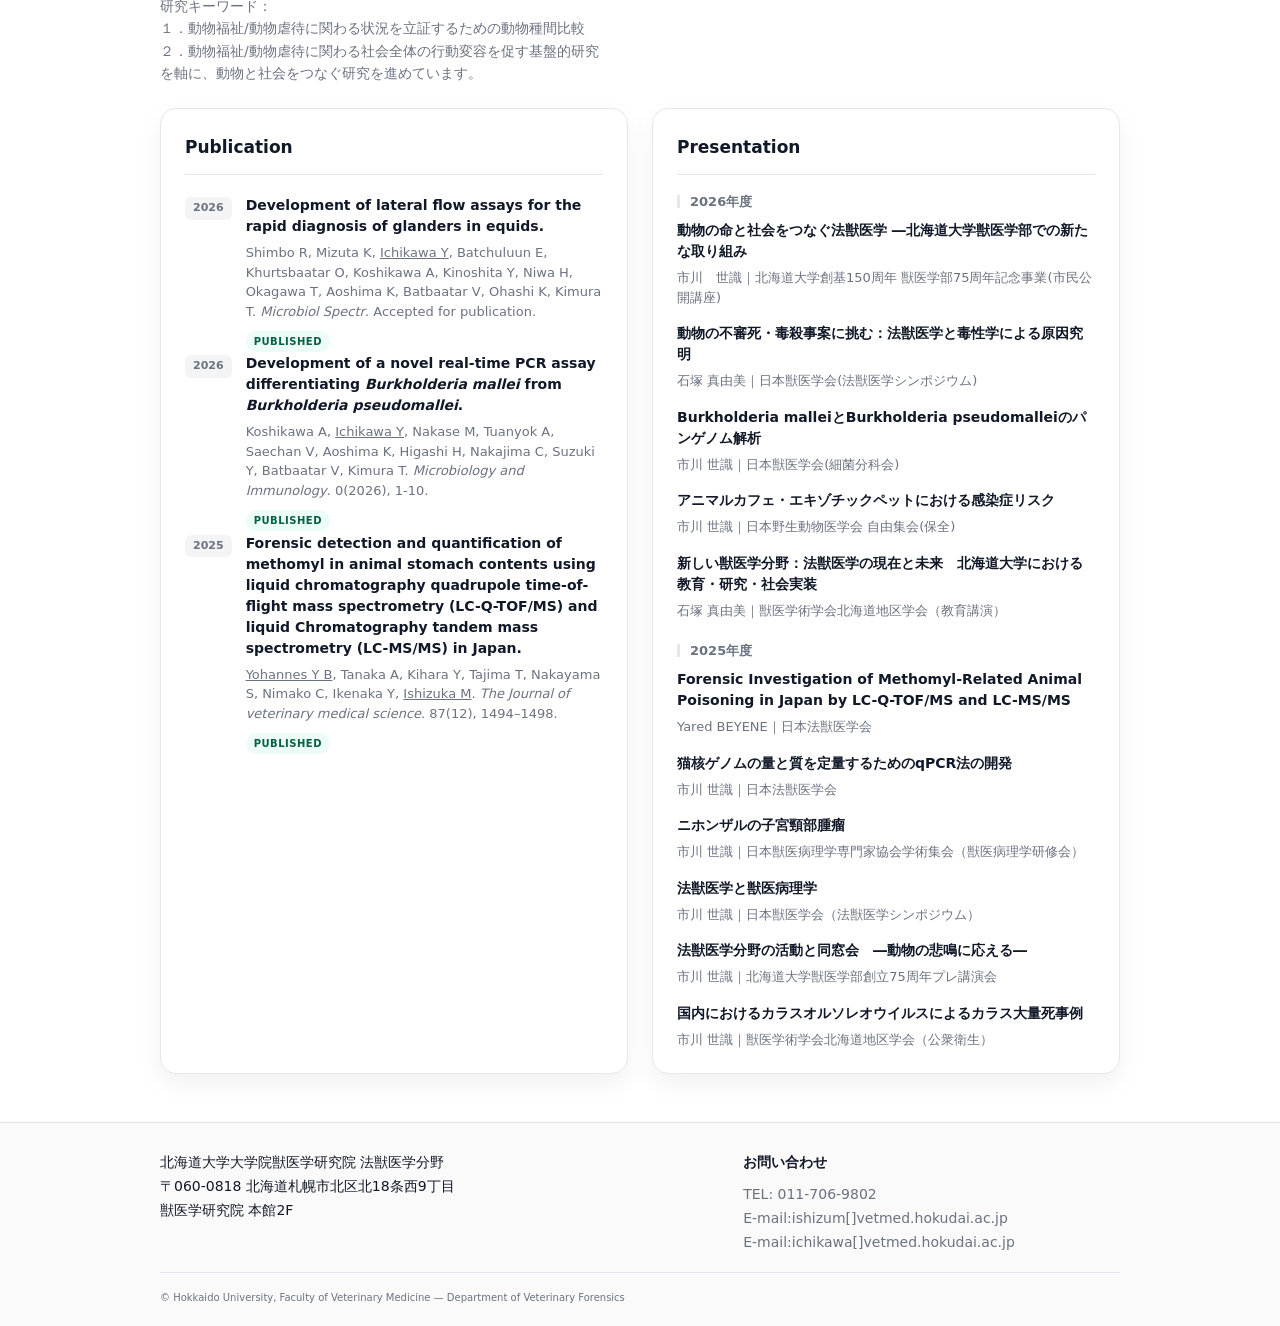
==== commit 80a4f83b: "Update index.html" ====
--- a/index.html
+++ b/index.html
@@ -56,14 +56,14 @@
                         獣医学と司法をつなぐ法獣医学分野
                     </h2>
                     <div class="hero-actions">
-                        <a href="https://www.jvfm.net/post/%E3%80%9011%E6%9C%8828%E6%97%A5%E9%96%8B%E5%82%AC%E3%80%91%E5%85%AC%E9%96%8B%E3%82%B7%E3%83%B3%E3%83%9D%E3%82%B8%E3%82%A6%E3%83%A0%E3%80%8C%E5%8B%95%E7%89%A9%E3%81%AE%E5%AE%89%E6%A5%BD%E6%AD%BB%E3%82%92%E8%80%83%E3%81%88%E3%82%8B-%E3%80%8D%E3%81%AE%E3%81%94%E6%A1%88%E5%86%85" class="btn btn-primary">日本法獣医学会主催　公開シンポジウム「動物の安楽死を考えるⅢ」<br />
-                        動物の安楽死は、獣医学における重要な課題であるとともに、動物福祉、倫理、社会との関わりの中で議論すべきテーマです。
-                        2024年、2025年に続く第3回となる今回は、実験動物、伴侶動物、野生動物、シェルターメディスン（動物保護施設における獣医療）の4つの分野を取り上げ、それぞれの専門家から安楽死の現状と課題についてご講演いただきます。
-                        科学的根拠に基づく適切な安楽死のあり方について、国内外の指針や動物福祉の観点も踏まえて考える機会となれば幸いです。
-                        ご関心のある皆様にはぜひご参加いただけますと幸いです。
+                        <h4 class="conference-name" href="https://www.jvfm.net/post/%E3%80%9011%E6%9C%8828%E6%97%A5%E9%96%8B%E5%82%AC%E3%80%91%E5%85%AC%E9%96%8B%E3%82%B7%E3%83%B3%E3%83%9D%E3%82%B8%E3%82%A6%E3%83%A0%E3%80%8C%E5%8B%95%E7%89%A9%E3%81%AE%E5%AE%89%E6%A5%BD%E6%AD%BB%E3%82%92%E8%80%83%E3%81%88%E3%82%8B-%E3%80%8D%E3%81%AE%E3%81%94%E6%A1%88%E5%86%85" >日本法獣医学会主催　公開シンポジウム「動物の安楽死を考えるⅢ」</h4>
+                        <a class="btn btn-primary">
+                            動物の安楽死は、獣医学における重要な課題であるとともに、動物福祉、倫理、社会との関わりの中で議論すべきテーマです。<br />
+                            2024年、2025年に続く第3回となる今回は、実験動物、伴侶動物、野生動物、シェルターメディスン（動物保護施設における獣医療）の4つの分野を取り上げ、それぞれの専門家から安楽死の現状と課題についてご講演いただきます。科学的根拠に基づく適切な安楽死のあり方について、国内外の指針や動物福祉の観点も踏まえて考える機会となれば幸いです。<br />
+                        　　ご関心のある皆様にはぜひご参加いただけますと幸いです。
                         </a>
                     </div>
-                     <div class="hero-actions">
+                     <div class="conference-actions">
                         <a href="jsct-east40.html" class="btn btn-primary">第40回日本中毒学会日本中毒学会東日本地方会学術集会ウェブサイト</a>
                     </div>
                 </div>
@@ -238,6 +238,12 @@
                     </article>
 
                     <article class="card">
+                        <h3 class="card-title">現在の共同研究</h3>
+                        <div class="collab-list">
+                            <article class="collab-item">
+                                <h4 class="collab-partner" href="https://www.city.sapporo.jp/inuneko/">札幌市動物愛護管理センター</h4>
+                                <h4 class="collab-partner" href="https://tsukineko.net/">ツキネコ北海道</h4>
+                                <p class="collab-meta">期間：2026年 / 内容：道内の野良猫の遺伝子データベースの構築</p>
                         <h3 class="card-title">過去の共同研究</h3>
                         <div class="collab-list">
                             <article class="collab-item">
@@ -246,7 +252,6 @@
                                 <ul class="collab-links">
                                     <li><a href="https://www.wwf.or.jp/activities/data/20251003animalcafe.pdf"
                                             target="_blank" rel="noopener">報告書</a></li>
-                                    <li><a href="#" target="_blank" rel="noopener">ニュース</a></li>
                                 </ul>
                             </article>
                         </div>
@@ -343,6 +348,13 @@
                             <ul class="research-list presentation-list">
                                 <li class="research-item presentation-item">
                                     <div class="research-content">
+                                        <p class="research-title">動物の命と社会をつなぐ法獣医学 ―北海道大学獣医学部での新たな取り組み</p>
+                                        <p class="research-meta">市川　世識｜北海道大学創基150周年 獣医学部75周年記念事業(市民公開講座)</p>
+                                    </div>
+                                </li>
+
+                                <li class="research-item presentation-item">
+                                    <div class="research-content">
                                         <p class="research-title">動物の不審死・毒殺事案に挑む：法獣医学と毒性学による原因究明</p>
                                         <p class="research-meta">石塚 真由美｜日本獣医学会(法獣医学シンポジウム)</p>
                                     </div>
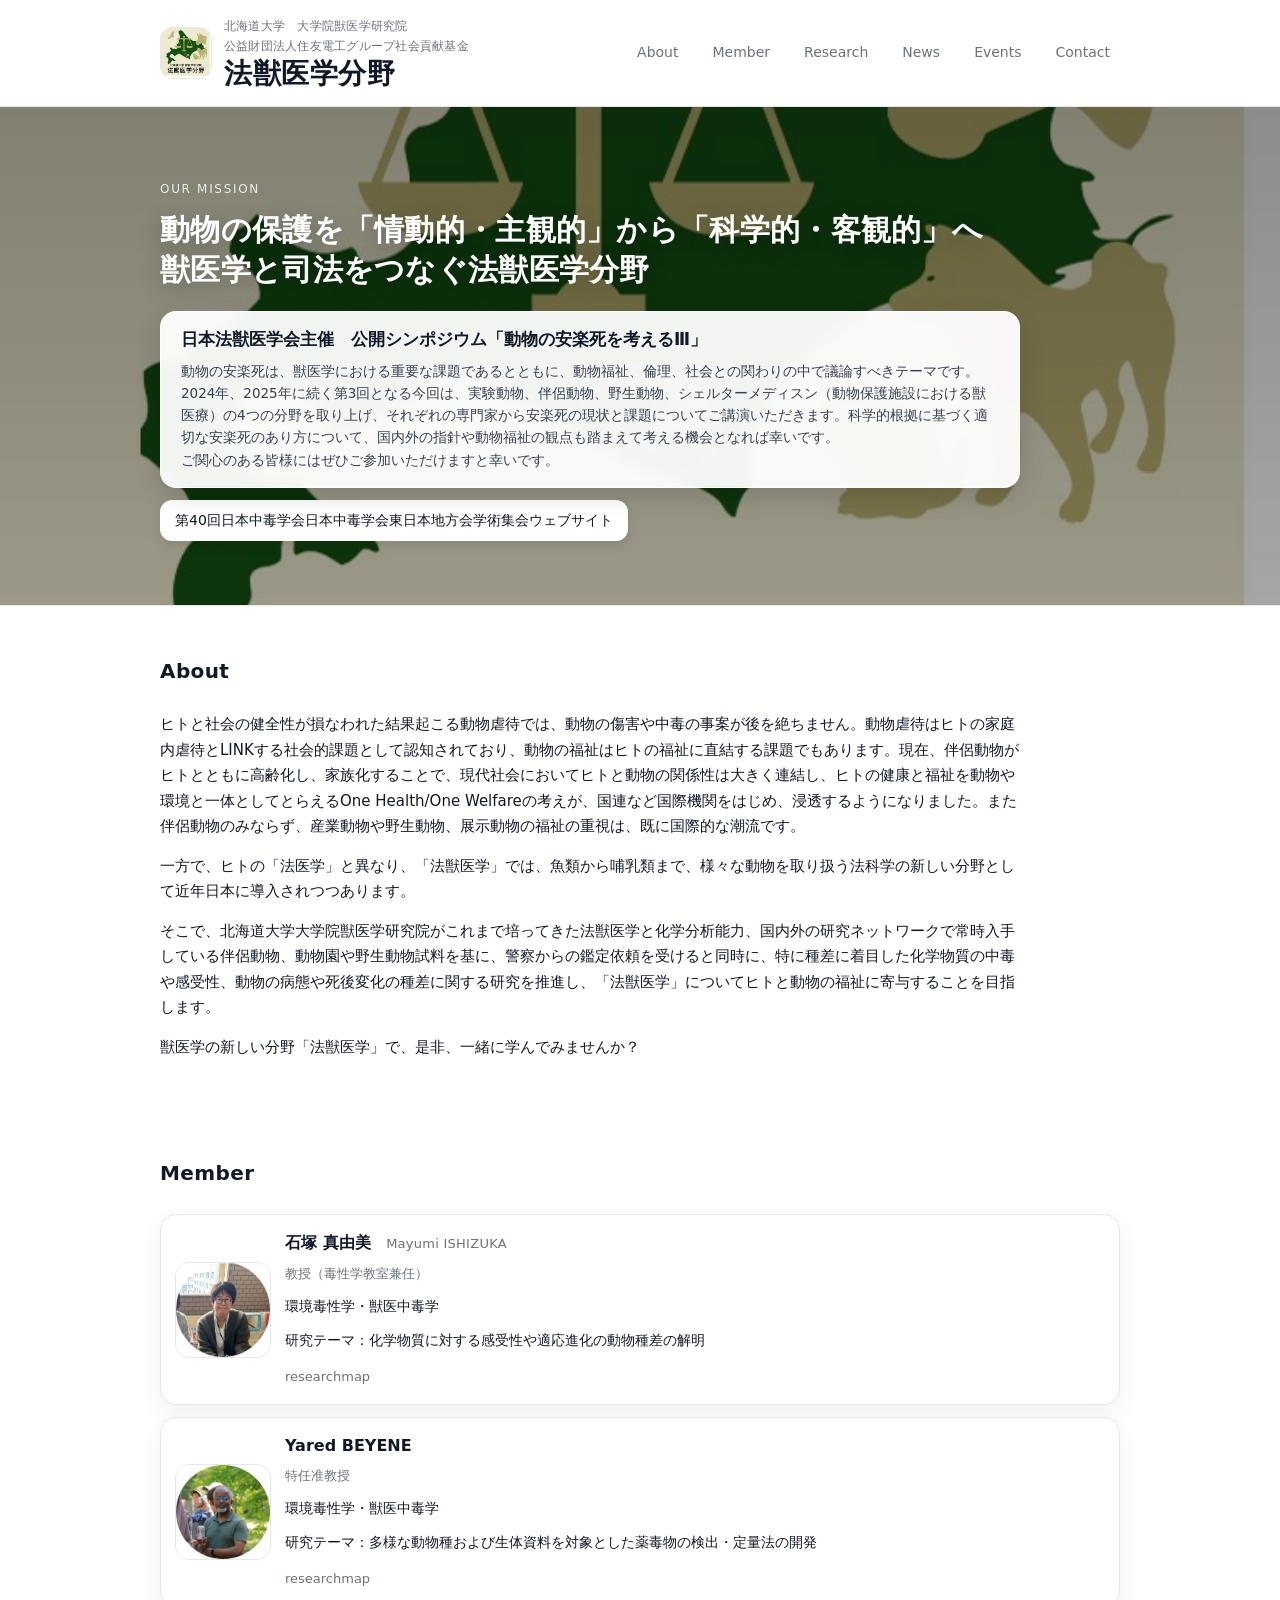
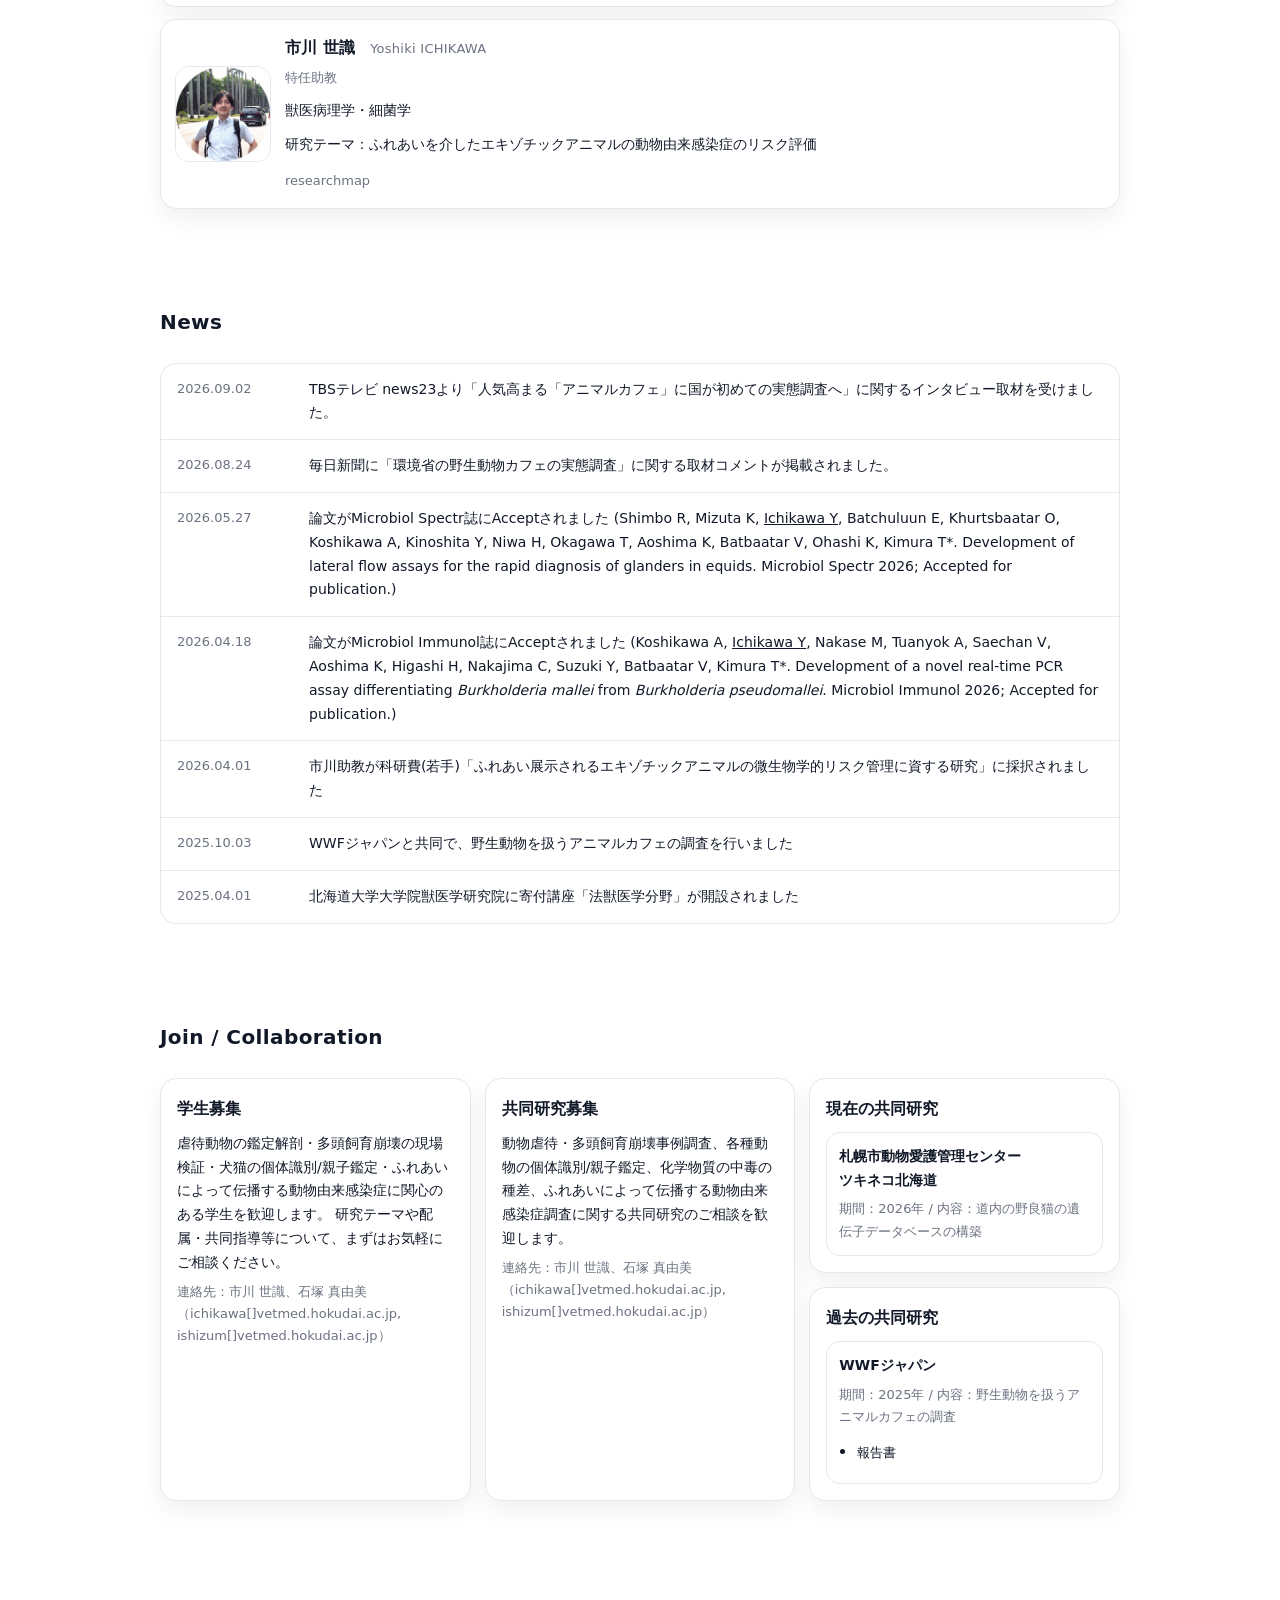
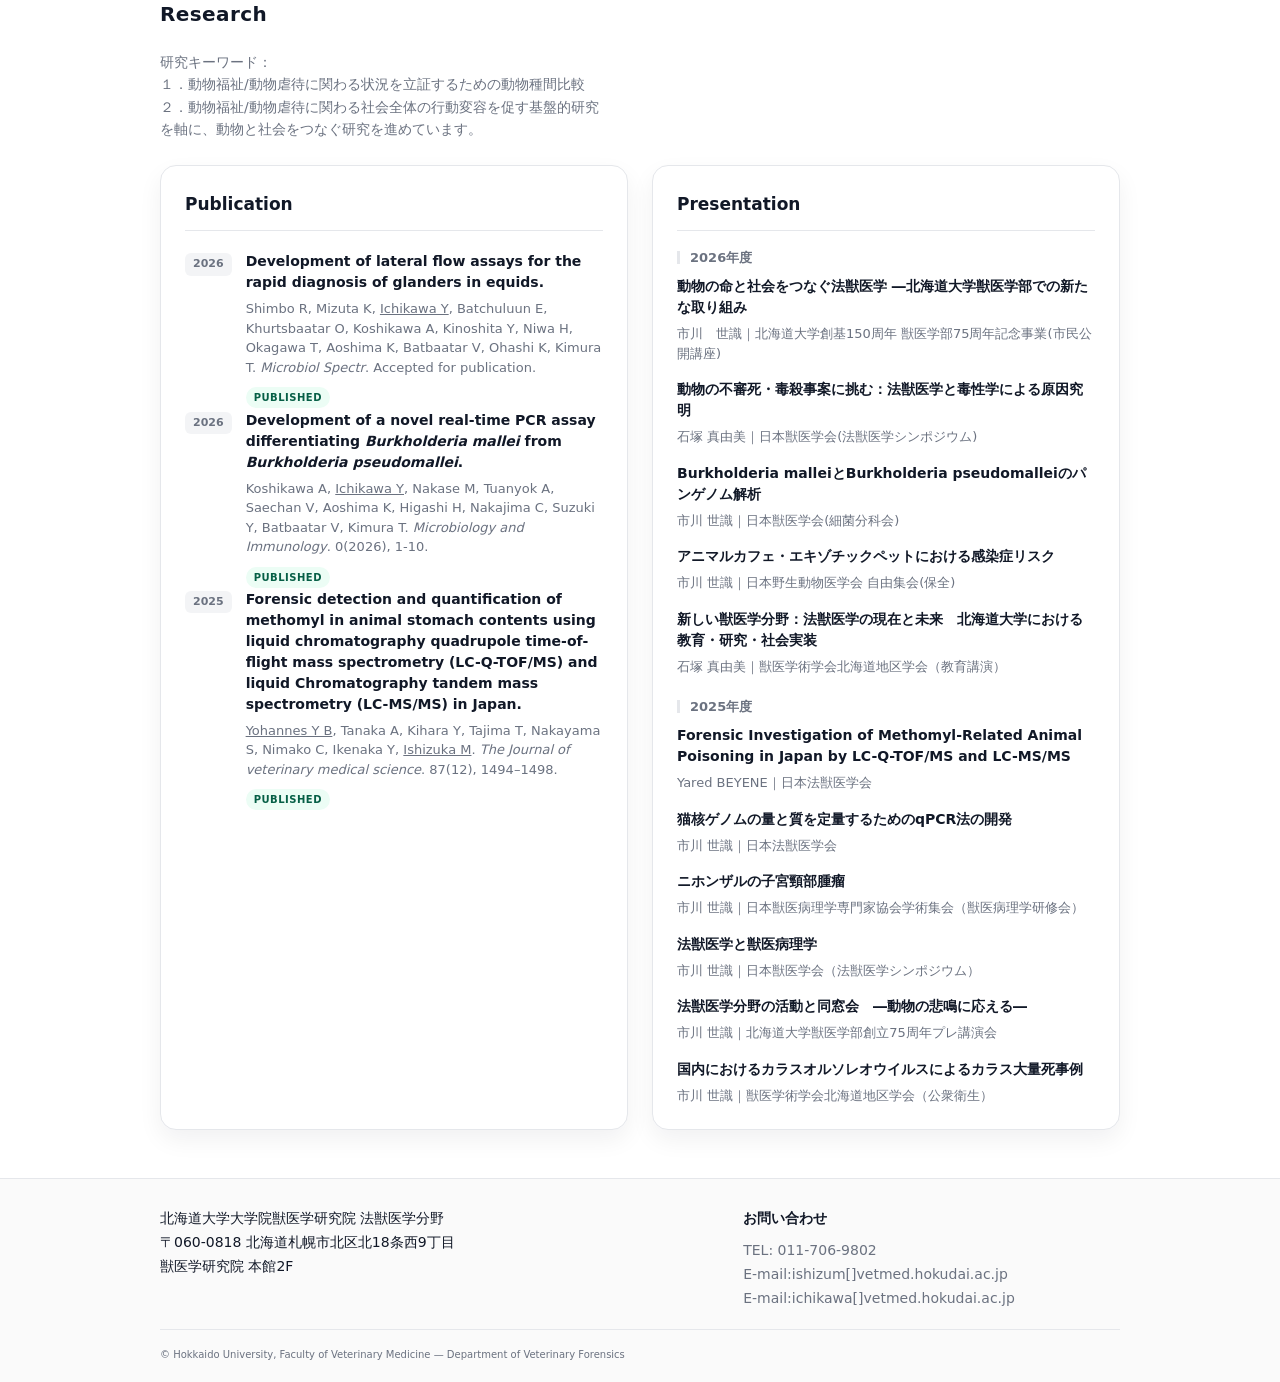
==== commit 2954dda1: "Add files via upload" ====
--- a/index.html
+++ b/index.html
@@ -55,15 +55,21 @@
                         動物の保護を「情動的・主観的」から「科学的・客観的」へ<br />
                         獣医学と司法をつなぐ法獣医学分野
                     </h2>
-                    <div class="hero-actions">
-                        <h4 class="conference-name" href="https://www.jvfm.net/post/%E3%80%9011%E6%9C%8828%E6%97%A5%E9%96%8B%E5%82%AC%E3%80%91%E5%85%AC%E9%96%8B%E3%82%B7%E3%83%B3%E3%83%9D%E3%82%B8%E3%82%A6%E3%83%A0%E3%80%8C%E5%8B%95%E7%89%A9%E3%81%AE%E5%AE%89%E6%A5%BD%E6%AD%BB%E3%82%92%E8%80%83%E3%81%88%E3%82%8B-%E3%80%8D%E3%81%AE%E3%81%94%E6%A1%88%E5%86%85" >日本法獣医学会主催　公開シンポジウム「動物の安楽死を考えるⅢ」</h4>
-                        <a class="btn btn-primary">
-                            動物の安楽死は、獣医学における重要な課題であるとともに、動物福祉、倫理、社会との関わりの中で議論すべきテーマです。<br />
-                            2024年、2025年に続く第3回となる今回は、実験動物、伴侶動物、野生動物、シェルターメディスン（動物保護施設における獣医療）の4つの分野を取り上げ、それぞれの専門家から安楽死の現状と課題についてご講演いただきます。科学的根拠に基づく適切な安楽死のあり方について、国内外の指針や動物福祉の観点も踏まえて考える機会となれば幸いです。<br />
-                        　　ご関心のある皆様にはぜひご参加いただけますと幸いです。
-                        </a>
+                    <div class="conference-actions">
+                        <div class="conference-card">
+                            <h4 class="conference-name">
+                                <a href="https://www.jvfm.net/post/%E3%80%9011%E6%9C%8828%E6%97%A5%E9%96%8B%E5%82%AC%E3%80%91%E5%85%AC%E9%96%8B%E3%82%B7%E3%83%B3%E3%83%9D%E3%82%B8%E3%82%A6%E3%83%A0%E3%80%8C%E5%8B%95%E7%89%A9%E3%81%AE%E5%AE%89%E6%A5%BD%E6%AD%BB%E3%82%92%E8%80%83%E3%81%88%E3%82%8B-%E3%80%8D%E3%81%AE%E3%81%94%E6%A1%88%E5%86%85" target="_blank" rel="noopener noreferrer">
+                                    日本法獣医学会主催　公開シンポジウム「動物の安楽死を考えるⅢ」
+                                </a>
+                            </h4>
+                            <p class="conference-summary">
+                                動物の安楽死は、獣医学における重要な課題であるとともに、動物福祉、倫理、社会との関わりの中で議論すべきテーマです。<br />
+                                2024年、2025年に続く第3回となる今回は、実験動物、伴侶動物、野生動物、シェルターメディスン（動物保護施設における獣医療）の4つの分野を取り上げ、それぞれの専門家から安楽死の現状と課題についてご講演いただきます。科学的根拠に基づく適切な安楽死のあり方について、国内外の指針や動物福祉の観点も踏まえて考える機会となれば幸いです。<br />
+                                ご関心のある皆様にはぜひご参加いただけますと幸いです。
+                            </p>
+                        </div>
                     </div>
-                     <div class="conference-actions">
+                    <div class="conference-actions">
                         <a href="jsct-east40.html" class="btn btn-primary">第40回日本中毒学会日本中毒学会東日本地方会学術集会ウェブサイト</a>
                     </div>
                 </div>
@@ -237,25 +243,32 @@
                         </p>
                     </article>
 
-                    <article class="card">
-                        <h3 class="card-title">現在の共同研究</h3>
-                        <div class="collab-list">
-                            <article class="collab-item">
-                                <h4 class="collab-partner" href="https://www.city.sapporo.jp/inuneko/">札幌市動物愛護管理センター</h4>
-                                <h4 class="collab-partner" href="https://tsukineko.net/">ツキネコ北海道</h4>
-                                <p class="collab-meta">期間：2026年 / 内容：道内の野良猫の遺伝子データベースの構築</p>
-                        <h3 class="card-title">過去の共同研究</h3>
-                        <div class="collab-list">
-                            <article class="collab-item">
-                                <h4 class="collab-partner">WWFジャパン</h4>
-                                <p class="collab-meta">期間：2025年 / 内容：野生動物を扱うアニマルカフェの調査</p>
-                                <ul class="collab-links">
-                                    <li><a href="https://www.wwf.or.jp/activities/data/20251003animalcafe.pdf"
-                                            target="_blank" rel="noopener">報告書</a></li>
-                                </ul>
-                            </article>
-                        </div>
-                    </article>
+                    <div class="card-column">
+                        <article class="card">
+                            <h3 class="card-title">現在の共同研究</h3>
+                            <div class="collab-list">
+                                <article class="collab-item">
+                                    <h4 class="collab-partner"><a href="https://www.city.sapporo.jp/inuneko/" target="_blank" rel="noopener noreferrer">札幌市動物愛護管理センター</a></h4>
+                                    <h4 class="collab-partner"><a href="https://tsukineko.net/" target="_blank" rel="noopener noreferrer">ツキネコ北海道</a></h4>
+                                    <p class="collab-meta">期間：2026年 / 内容：道内の野良猫の遺伝子データベースの構築</p>
+                                </article>
+                            </div>
+                        </article>
+
+                        <article class="card">
+                            <h3 class="card-title">過去の共同研究</h3>
+                            <div class="collab-list">
+                                <article class="collab-item">
+                                    <h4 class="collab-partner">WWFジャパン</h4>
+                                    <p class="collab-meta">期間：2025年 / 内容：野生動物を扱うアニマルカフェの調査</p>
+                                    <ul class="collab-links">
+                                        <li><a href="https://www.wwf.or.jp/activities/data/20251003animalcafe.pdf"
+                                                target="_blank" rel="noopener noreferrer">報告書</a></li>
+                                    </ul>
+                                </article>
+                            </div>
+                        </article>
+                    </div>
                 </div>
             </div>
         </section>
--- a/style.css
+++ b/style.css
@@ -174,11 +174,60 @@
     text-shadow: 0 6px 22px rgba(0, 0, 0, 0.25);
 }
 
-.hero-actions {
-    margin-top: 18px;
-    display: flex;
-    gap: 10px;
-    flex-wrap: wrap;
+.hero-actions,
+.conference-actions {
+    margin-top: 20px;
+    display: flex;
+    flex-direction: column;
+    align-items: flex-start;
+    gap: 12px;
+}
+
+.conference-actions + .conference-actions {
+    margin-top: 12px;
+}
+
+.conference-card {
+    background: rgba(255, 255, 255, 0.95);
+    border: 1px solid rgba(255, 255, 255, 0.8);
+    border-radius: var(--radius);
+    padding: 16px 20px;
+    box-shadow: 0 8px 24px rgba(0, 0, 0, 0.15);
+    backdrop-filter: blur(8px);
+    color: var(--text);
+    width: 100%;
+}
+
+.conference-name {
+    margin: 0 0 8px;
+    font-size: 17px;
+    font-weight: 700;
+    line-height: 1.4;
+}
+
+.conference-name a {
+    color: var(--text);
+    text-decoration: none;
+}
+
+.conference-name a:hover {
+    text-decoration: underline;
+}
+
+.conference-summary,
+.conference-description {
+    margin: 0;
+    font-size: 13.5px;
+    line-height: 1.65;
+    color: #374151;
+}
+
+.conference-actions .btn {
+    max-width: 100%;
+    white-space: normal;
+    word-break: break-word;
+    line-height: 1.4;
+    box-shadow: 0 4px 12px rgba(0, 0, 0, 0.1);
 }
 
 .btn {
@@ -241,6 +290,12 @@
 .card-grid {
     display: grid;
     grid-template-columns: repeat(3, 1fr);
+    gap: 14px;
+}
+
+.card-column {
+    display: flex;
+    flex-direction: column;
     gap: 14px;
 }
 
@@ -286,6 +341,16 @@
     font-size: 14px;
 }
 
+.collab-partner a {
+    color: inherit;
+    text-decoration: none;
+}
+
+.collab-partner a:hover {
+    color: inherit;
+    text-decoration: underline;
+}
+
 .collab-meta {
     margin: 6px 0 0;
     font-size: 13px;
@@ -305,11 +370,10 @@
     font-size: 13px;
     color: var(--text);
     text-decoration: none;
-    border-bottom: 1px dotted var(--line);
 }
 
 .collab-links a:hover {
-    border-bottom-color: var(--text);
+    text-decoration: underline;
 }
 
 .member-list {
@@ -379,12 +443,11 @@
     font-size: 13px;
     color: var(--muted);
     text-decoration: none;
-    border-bottom: 1px dotted var(--line);
 }
 
 .member-link:hover {
     color: var(--text);
-    border-bottom-color: var(--text);
+    text-decoration: underline;
 }
 
 .news-list {
@@ -701,7 +764,8 @@
         text-overflow: clip;
     }
 
-    .hero-actions {
+    .hero-actions,
+    .conference-actions {
         gap: 8px;
     }
 
